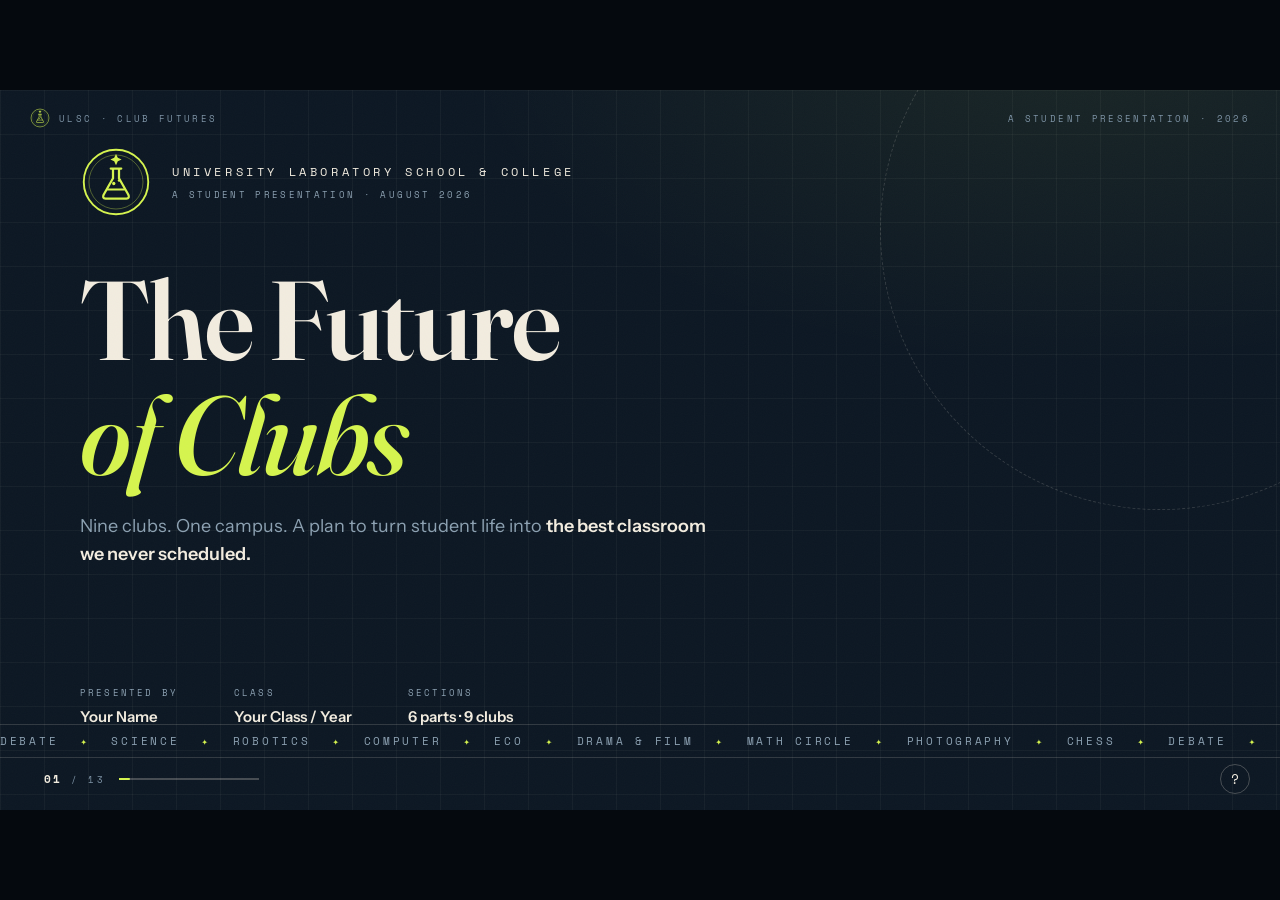
==== index.html @ 4a18d4c9 "Init Repo Init Repo including memorandum and first look" ====
<!DOCTYPE html>
<html lang="en">
<head>
<meta charset="UTF-8">
<meta name="viewport" content="width=device-width, initial-scale=1.0">
<title>The Future of Clubs — University Laboratory School & College</title>
<link rel="icon" href="data:image/svg+xml,<svg xmlns='http://www.w3.org/2000/svg' viewBox='0 0 100 100'><text y='.9em' font-size='90'>🧪</text></svg>">

<!--
  ═══════════════════════════════════════════════════════════════
  CLUB FUTURES — presentation engine v2
  HOW TO SCALE THIS DECK TO 50+ SLIDES:
  • A slide = <div class="slide-wrap"><section class="slide" data-theme="..."> ... </section></div>
  • Themes live in the THEMES block below. Copy one, rename, change values.
  • The logo is ONE svg <symbol id="ulsc-mark"> — replace its contents once
    and every occurrence updates (chrome, title, dividers, watermark, closing).
  • Club chapters: duplicate a DIVIDER slide block, change data-theme,
    number, name, tagline and stats.
  ═══════════════════════════════════════════════════════════════
-->

<link rel="preconnect" href="https://fonts.googleapis.com">
<link rel="preconnect" href="https://fonts.gstatic.com" crossorigin>
<link href="https://fonts.googleapis.com/css2?family=Fraunces:ital,opsz,wght@0,9..144,300..900;1,9..144,300..900&family=Instrument+Sans:wght@400;500;600;700&family=Space+Mono:wght@400;700&family=Syne:wght@700;800&display=swap" rel="stylesheet">

<style>
/* ════════════════ TOKENS ════════════════ */
:root{
  --ease:  cubic-bezier(.24,.62,.22,1);
  --easeO: cubic-bezier(.16,.66,.22,1);
  --dur: .55s;
  --mono:'Space Mono',ui-monospace,monospace;
  --body:'Instrument Sans',system-ui,sans-serif;
}

/* ════════════════ THEMES ════════════════
   Every slide reads these vars. Add new themes by copying a block. */
.slide,
.slide[data-theme="core"]{
  --t-bg:#0C1723; --t-fg:#F2ECDF; --t-acc:#D5F44E;
  --t-dim:#8CA1B2; --t-line:rgba(242,236,223,.16);
  --t-grid:rgba(242,236,223,.045); --t-glow:rgba(213,244,78,.07);
  --t-soft:rgba(242,236,223,.045);
  --t-disp:'Fraunces',Georgia,serif; --t-body:'Instrument Sans',system-ui,sans-serif;
}
.slide[data-theme="paper"]{
  --t-bg:#F2ECDF; --t-fg:#0D1824; --t-acc:#E4572E;
  --t-dim:rgba(13,24,36,.58); --t-line:rgba(13,24,36,.18);
  --t-grid:rgba(13,24,36,.055); --t-glow:rgba(228,87,46,.06);
  --t-soft:rgba(13,24,36,.05);
}
.slide[data-theme="debate"]{
  --t-bg:#2A1119; --t-fg:#F5E9D7; --t-acc:#E9B44C;
  --t-dim:#C0A396; --t-line:rgba(245,233,215,.2);
  --t-grid:rgba(245,233,215,.05); --t-glow:rgba(233,180,76,.1);
  --t-soft:rgba(245,233,215,.05);
  --t-disp:'Fraunces',Georgia,serif;
}
.slide[data-theme="robotics"]{
  --t-bg:#0A0F16; --t-fg:#E8F2F6; --t-acc:#52D6E8;
  --t-dim:#7C93A3; --t-line:rgba(232,242,246,.16);
  --t-grid:rgba(232,242,246,.05); --t-glow:rgba(82,214,232,.09);
  --t-soft:rgba(232,242,246,.05);
  --t-disp:'Syne',sans-serif;
}
[data-theme="robotics"] .disp em{font-style:normal}

/* ════════════════ BASE / STAGE ════════════════ */
*{margin:0;padding:0;box-sizing:border-box}
html,body{height:100%}
body{background:#05090E;overflow:hidden;font-family:var(--body)}
::selection{background:#D5F44E;color:#0C1723}

#stage{
  position:absolute;left:50%;top:50%;
  width:1280px;height:720px;
  transform:translate(-50%,-50%);
  background:#0C1723;overflow:hidden;
}

/* ════════════════ SLIDE ENGINE ════════════════ */
#deck{position:absolute;inset:0;transition:opacity .18s ease}
#deck.fading{opacity:0}
.slide-wrap{position:absolute;inset:0}
#deck.overview .slide-wrap{cursor:pointer}

.slide{
  position:absolute;inset:0;overflow:hidden;contain:content;
  background:var(--t-bg);color:var(--t-fg);font-family:var(--t-body);
  opacity:0;visibility:hidden;transform:scale(1.015);
  transition:opacity var(--dur) var(--ease),transform .7s var(--ease),visibility 0s linear .7s;
}
.slide.active{opacity:1;visibility:visible;transform:scale(1);
  transition:opacity var(--dur) var(--ease),transform .7s var(--ease)}
.slide.was{opacity:0;transform:scale(.993)}

/* themed graph-paper + glow, painted once, never animated */
.slide::before{
  content:"";position:absolute;inset:0;pointer-events:none;
  background-image:
    radial-gradient(880px 480px at 84% -8%,var(--t-glow),transparent 70%),
    linear-gradient(var(--t-grid) 1px,transparent 1px),
    linear-gradient(90deg,var(--t-grid) 1px,transparent 1px);
  background-size:auto,44px 44px,44px 44px;
}

.inner{position:relative;z-index:1;height:100%;padding:56px 80px 84px;display:flex;flex-direction:column}

/* entrance choreography (replays on every visit, frozen during exit) */
[data-a]{opacity:0;transform:translateY(20px)}
.slide.active [data-a]{animation:up .6s var(--easeO) both;animation-delay:calc(var(--d,0)*80ms + 120ms)}
.slide.was [data-a]{animation:none;opacity:1;transform:none}
@keyframes up{to{opacity:1;transform:none}}

.ln{display:block;overflow:hidden;padding-bottom:.06em}
.ln>span{display:block;transform:translateY(112%)}
.slide.active .ln>span{animation:lnup .8s var(--easeO) both;animation-delay:calc(var(--d,0)*130ms + 150ms)}
.slide.was .ln>span{animation:none;transform:none}
@keyframes lnup{to{transform:none}}

.bar i,.lane .tr i{transform:scaleX(0);transform-origin:left}
.slide.active .bar i{animation:grow .9s var(--easeO) both;animation-delay:calc(var(--d,0)*140ms + 350ms)}
.slide.active .lane .tr i{animation:grow .9s var(--easeO) both;animation-delay:calc(var(--d,0)*160ms + 300ms)}
.slide.was .bar i,.slide.was .lane .tr i{animation:none;transform:scaleX(1)}
@keyframes grow{to{transform:scaleX(1)}}

/* everything on hidden slides is paused — this is the perf fix */
.slide:not(.active):not(.was) *,
#deck.overview *{animation-play-state:paused!important}

/* ════════════════ COMPONENTS (all theme-aware) ════════════════ */
.headrow{display:flex;justify-content:space-between;align-items:baseline;margin-bottom:34px}
.eyebrow{font:400 11px/1 var(--mono);letter-spacing:.24em;text-transform:uppercase;color:var(--t-dim)}
.eyebrow b{color:var(--t-acc);font-weight:400}
.headrow .no{font:400 12px var(--mono);letter-spacing:.2em;color:var(--t-dim)}

.disp{font-family:var(--t-disp);font-weight:600;line-height:1.03;letter-spacing:-.015em}
.disp em{font-style:italic;font-weight:500;color:var(--t-acc)}
.lede{margin-top:20px;font-size:18px;line-height:1.55;color:var(--t-dim);max-width:640px}
.lede b{color:var(--t-fg);font-weight:600}
.foot{margin-top:auto;padding-top:18px;font:400 9.5px var(--mono);letter-spacing:.16em;color:var(--t-dim)}

.grid2{display:grid;grid-template-columns:1fr 1fr;gap:56px;align-items:start}

/* rows with hairlines — signals / asks / club plans */
.rows{border-top:1px solid var(--t-line)}
.rw{display:grid;grid-template-columns:64px 1fr;gap:18px;padding:16px 8px;border-bottom:1px solid var(--t-line);transition:background .3s,padding-left .3s}
.rw:hover{background:var(--t-soft);padding-left:18px}
.rw .k{font:400 12px/1.6 var(--mono);color:var(--t-acc)}
.rw h4{font-size:17px;font-weight:700;letter-spacing:.01em}
.rw p{font-size:13.5px;color:var(--t-dim);margin-top:4px;line-height:1.55}
.rw .dd{grid-column:2;font:400 10px var(--mono);letter-spacing:.18em;color:var(--t-dim);text-transform:uppercase;margin-top:-14px;text-align:right}

/* stats */
.stats{display:grid;grid-template-columns:1fr 1fr;gap:12px}
.stat{border:1px solid var(--t-line);padding:20px 22px;transition:border-color .3s,transform .3s var(--ease)}
.stat:hover{border-color:var(--t-acc);transform:translateY(-3px)}
.stat b{display:block;font-family:var(--t-disp);font-size:50px;font-weight:600;line-height:1}
.stat b i{font-style:normal;font-size:.55em;color:var(--t-acc)}
.stat span{display:block;margin-top:10px;font:400 9.5px var(--mono);letter-spacing:.2em;text-transform:uppercase;color:var(--t-dim)}

/* figure + gentle ken burns (transform only, active slide only) */
.fig{border:1px solid var(--t-line);overflow:hidden;background:var(--t-soft)}
.fig img{display:block;width:100%;height:322px;object-fit:cover;filter:saturate(.85)}
.slide.active .fig img{animation:kb 20s linear infinite alternate}
@keyframes kb{from{transform:scale(1)}to{transform:scale(1.07)}}
.fig figcaption{padding:9px 14px;border-top:1px solid var(--t-line);font:400 9px var(--mono);letter-spacing:.22em;color:var(--t-acc)}

/* cards */
.cards{display:grid;grid-template-columns:repeat(3,1fr);gap:16px}
.card{border:1px solid var(--t-line);background:var(--t-soft);display:flex;flex-direction:column;transition:transform .35s var(--ease),border-color .35s}
.card:hover{transform:translateY(-6px);border-color:var(--t-acc)}
.card .im{height:150px;overflow:hidden;background:var(--t-glow)}
.card img{display:block;width:100%;height:100%;object-fit:cover;filter:saturate(.85);transform:scale(1.02);transition:transform .8s var(--ease)}
.card:hover img{transform:scale(1.08)}
.card .bd{padding:18px 20px 20px}
.card .tag{font:400 9.5px var(--mono);letter-spacing:.2em;color:var(--t-acc)}
.card h4{font-family:var(--t-disp);font-size:23px;font-weight:600;margin:9px 0 6px}
.card p{font-size:13px;color:var(--t-dim);line-height:1.55}

/* season rows */
.srow{display:grid;grid-template-columns:120px 1fr 240px;gap:24px;align-items:center;padding:18px 8px;border-bottom:1px solid var(--t-line);transition:background .3s}
.srow:hover{background:var(--t-soft)}
.srow .mo{font:400 12px var(--mono);letter-spacing:.2em;color:var(--t-acc)}
.srow .ev{font-family:var(--t-disp);font-size:24px;font-weight:600}
.srow .ev small{display:block;font-family:var(--body);font-weight:400;font-size:12.5px;color:var(--t-dim);margin-top:4px}
.bar{height:4px;background:var(--t-line);overflow:hidden}
.bar i{display:block;height:100%;background:var(--t-acc)}

/* roadmap lanes */
.lanes{display:flex;flex-direction:column;gap:20px;justify-content:center;flex:1}
.lane{display:grid;grid-template-columns:130px 1fr;gap:20px;align-items:center}
.lane .q{font:400 11px var(--mono);letter-spacing:.18em;color:var(--t-acc)}
.lane .q small{display:block;margin-top:4px;letter-spacing:.1em;color:var(--t-dim)}
.lane .tr{height:46px;background:var(--t-soft);overflow:hidden;position:relative}
.lane .tr i{position:absolute;inset:0;background:var(--t-acc);color:var(--t-bg);display:flex;align-items:center;padding-left:16px;font-size:13px;font-weight:600}
.lane .tr i b{font:400 10px var(--mono);letter-spacing:.18em;margin-right:14px;opacity:.65}

/* nine-grid */
.nine{display:grid;grid-template-columns:repeat(3,1fr);gap:12px;flex:1;align-content:stretch}
.cell{border:1px solid var(--t-line);display:flex;flex-direction:column;justify-content:space-between;gap:14px;padding:16px 18px;transition:.3s}
.cell:hover{border-color:var(--t-acc);background:var(--t-soft)}
.cell .ic{width:42px;height:42px;border:1px solid var(--t-line);border-radius:50%;display:grid;place-items:center;font:700 11px var(--mono);color:var(--t-acc)}
.cell h4{font-family:var(--t-disp);font-size:19px;font-weight:600}
.cell span{font:400 9px var(--mono);letter-spacing:.2em;color:var(--t-dim);text-transform:uppercase}

/* club divider */
.club{flex:1;display:flex;flex-direction:column;justify-content:center;position:relative}
.cname{font-family:var(--t-disp);font-weight:700;font-size:108px;line-height:.98;letter-spacing:-.02em}
.ctag{margin-top:20px;font-size:19px;line-height:1.5;color:var(--t-dim);max-width:580px}
.cmeta{display:flex;gap:56px;margin-top:46px;border-top:1px solid var(--t-line);padding-top:20px}
.cmeta span{display:block;font:400 9px var(--mono);letter-spacing:.24em;color:var(--t-dim);margin-bottom:7px}
.cmeta b{font-family:var(--t-disp);font-size:27px;font-weight:600}
.wmark{position:absolute;right:64px;bottom:48px;width:190px;height:190px;opacity:.1;color:var(--t-fg)}

.pull{border:1px solid var(--t-line);padding:28px;background:var(--t-soft);align-self:start}
.pull p{font-family:var(--t-disp);font-style:italic;font-size:26px;line-height:1.4}
.pull span{display:block;margin-top:16px;font:400 9.5px var(--mono);letter-spacing:.2em;color:var(--t-dim)}

/* title slide */
.brandrow{display:flex;align-items:center;gap:20px}
.brandrow .logo{width:72px;height:72px;color:var(--t-acc);flex:none}
.brandrow .bw{display:block;font:400 12px var(--mono);letter-spacing:.3em}
.brandrow .bs{display:block;margin-top:8px;font:400 9px var(--mono);letter-spacing:.26em;color:var(--t-dim)}
.s-title h1{font-size:112px;margin-top:44px}
.meta3{margin-top:auto;display:grid;grid-template-columns:repeat(3,auto);gap:56px;justify-content:start}
.meta3 span{display:block;font:400 9px var(--mono);letter-spacing:.24em;color:var(--t-dim);margin-bottom:7px}
.meta3 b{font-weight:600;font-size:15px}
.tick{position:absolute;left:0;right:0;bottom:52px;height:34px;border-top:1px solid var(--t-line);border-bottom:1px solid var(--t-line);overflow:hidden;display:flex;align-items:center;z-index:1}
.tick-in{display:flex;white-space:nowrap;font:400 10.5px var(--mono);letter-spacing:.26em;color:var(--t-dim);animation:tick 34s linear infinite}
.tick-in b{color:var(--t-acc);font-weight:400;margin:0 22px}
@keyframes tick{to{transform:translateX(-50%)}}
.ring{position:absolute;width:560px;height:560px;right:-160px;top:-140px;border:1px dashed var(--t-line);border-radius:50%;animation:spin 80s linear infinite;pointer-events:none}
@keyframes spin{to{transform:rotate(360deg)}}

/* closing */
.s-close .inner{align-items:flex-start;justify-content:center}
.s-close .logo{width:96px;height:96px;color:var(--t-acc)}
.s-close h2{font-size:96px;margin-top:34px}
.s-close .sub{margin-top:22px;font-size:19px;color:var(--t-dim)}
.s-close .sign{margin-top:52px;font:400 10.5px var(--mono);letter-spacing:.24em;color:var(--t-dim)}

/* ════════════════ CHROME (hideable UI) ════════════════ */
.chrome{
  --ch-fg:#F2ECDF;--ch-dim:#7E94A6;--ch-line:rgba(242,236,223,.25);--ch-acc:#D5F44E;
  position:absolute;inset:0;z-index:20;pointer-events:none;
  font-family:var(--mono);color:var(--ch-fg);
  transition:opacity .4s var(--ease),color .5s;
}
.stage[data-theme="paper"]    .chrome{--ch-fg:#0D1824;--ch-dim:rgba(13,24,36,.5);--ch-line:rgba(13,24,36,.28);--ch-acc:#E4572E}
.stage[data-theme="debate"]   .chrome{--ch-acc:#E9B44C}
.stage[data-theme="robotics"] .chrome{--ch-acc:#52D6E8}
.stage.zen .chrome{opacity:0;pointer-events:none!important}

.c-top{position:absolute;top:18px;left:30px;right:30px;display:flex;justify-content:space-between;align-items:center}
.brand{display:flex;align-items:center;gap:9px;font-size:9px;letter-spacing:.26em;color:var(--ch-dim)}
.brand .logo{width:20px;height:20px;color:var(--ch-acc);transition:color .5s}
.c-right{font-size:9px;letter-spacing:.26em;color:var(--ch-dim)}

.c-bot{position:absolute;left:30px;right:30px;bottom:16px;display:flex;justify-content:space-between;align-items:center}
.count{font-size:11px;letter-spacing:.22em;display:flex;align-items:center;gap:14px}
.count small{color:var(--ch-dim)}
.prog{width:140px;height:2px;background:var(--ch-line);overflow:hidden;transition:background .5s}
.prog i{display:block;height:100%;background:var(--ch-acc);transform:scaleX(0);transform-origin:left;transition:transform .6s var(--ease),background .5s}
#help{pointer-events:auto;width:30px;height:30px;border-radius:50%;border:1px solid var(--ch-line);background:transparent;color:var(--ch-fg);font:400 13px var(--mono);cursor:pointer;transition:.3s}
#help:hover{border-color:var(--ch-acc);color:var(--ch-acc);transform:translateY(-2px)}

/* shortcuts panel */
.panel{
  position:absolute;right:30px;bottom:58px;width:330px;pointer-events:none;
  background:#0B141F;border:1px solid rgba(242,236,223,.18);color:#F2ECDF;
  padding:16px 18px 12px;opacity:0;transform:translateY(10px);
  transition:opacity .3s var(--ease),transform .3s var(--ease);
  box-shadow:0 24px 60px rgba(0,0,0,.5);
}
.panel.on{opacity:1;transform:none;pointer-events:auto}
.panel-h{display:flex;justify-content:space-between;align-items:center;font-size:9.5px;letter-spacing:.26em;color:#8CA1B2;padding-bottom:10px;border-bottom:1px solid rgba(242,236,223,.12)}
.panel-h button{background:none;border:none;color:#F2ECDF;font:400 15px var(--mono);cursor:pointer}
.panel-h button:hover{color:#D5F44E}
.krow{display:grid;grid-template-columns:86px 1fr;gap:12px;align-items:center;padding:7.5px 0;border-bottom:1px solid rgba(242,236,223,.07);font-family:var(--body)}
.krow:last-child{border:none}
.krow kbd{font:400 10px var(--mono);letter-spacing:.08em;border:1px solid rgba(242,236,223,.25);padding:3px 7px;text-align:center;color:#D5F44E}
.krow span{font-size:12px;color:rgba(242,236,223,.75);line-height:1.4}

/* blackout + grain */
#black{position:absolute;inset:0;background:#04070B;z-index:40;opacity:0;visibility:hidden;transition:.35s}
#black.on{opacity:1;visibility:visible}
.grain{position:absolute;inset:0;z-index:30;pointer-events:none;opacity:.04;
  background-image:url("data:image/svg+xml,%3Csvg xmlns='http://www.w3.org/2000/svg' width='140' height='140'%3E%3Cfilter id='n'%3E%3CfeTurbulence type='fractalNoise' baseFrequency='0.9' numOctaves='2'/%3E%3C/filter%3E%3Crect width='140' height='140' filter='url(%23n)' opacity='0.6'/%3E%3C/svg%3E")}

/* ════════════════ OVERVIEW ════════════════ */
#deck.overview{display:grid;grid-template-columns:repeat(5,1fr);gap:26px 16px;padding:56px 44px 60px;overflow:auto;align-content:start}
#deck.overview .slide-wrap{position:relative;width:calc(1280px*var(--os));height:calc(720px*var(--os));outline:1px solid rgba(242,236,223,.16);transition:outline-color .25s,translate .25s var(--ease)}
#deck.overview .slide-wrap:hover{outline:2px solid #D5F44E;translate:0 -4px}
#deck.overview .slide-wrap.cur{outline:2px solid #D5F44E}
#deck.overview .slide-wrap::after{content:attr(data-n);position:absolute;left:0;bottom:-19px;font:400 9px var(--mono);letter-spacing:.22em;color:#7E94A6}
#deck.overview .slide{opacity:1!important;visibility:visible!important;transform:scale(var(--os))!important;transform-origin:0 0;transition:none;pointer-events:none}
#deck.overview [data-a],#deck.overview .ln>span{animation:none!important;opacity:1!important;transform:none!important}
#deck.overview::-webkit-scrollbar{width:5px}
#deck.overview::-webkit-scrollbar-thumb{background:rgba(242,236,223,.25)}

.logo{color:inherit}

@media (prefers-reduced-motion: reduce){
  *,*::before,*::after{animation-duration:.001ms!important;animation-iteration-count:1!important;transition-duration:.001ms!important}
}
</style>
</head>
<body>

<!-- ═══ THE LOGO — replace this symbol's contents once with your real logo ═══ -->
<svg width="0" height="0" style="position:absolute" aria-hidden="true">
  <symbol id="ulsc-mark" viewBox="0 0 96 96">
    <circle cx="48" cy="48" r="43" fill="none" stroke="currentColor" stroke-width="2.5"/>
    <circle cx="48" cy="48" r="36" fill="none" stroke="currentColor" stroke-width="1" opacity=".45"/>
    <path d="M48 10.5 l2.4 5.1 5.1 2.4 -5.1 2.4 -2.4 5.1 -2.4 -5.1 -5.1 -2.4 5.1 -2.4 z" fill="currentColor"/>
    <path d="M41 30 h14 M44 30 v13 L31.5 65 q-2.2 5 2.6 5 h27.8 q4.8 0 2.6 -5 L52 43 V30"
          fill="none" stroke="currentColor" stroke-width="3" stroke-linecap="round" stroke-linejoin="round"/>
    <path d="M37 58 h22" stroke="currentColor" stroke-width="2.5" stroke-linecap="round"/>
    <circle cx="45" cy="50" r="2.2" fill="currentColor"/>
    <circle cx="52" cy="46" r="1.6" fill="currentColor"/>
  </symbol>
</svg>

<div id="stage" data-theme="core">
  <div id="deck">

    <!-- ══════════ 01 · TITLE ══════════ -->
    <div class="slide-wrap"><section class="slide s-title active" data-theme="core">
      <div class="ring"></div>
      <div class="inner">
        <div class="brandrow" data-a style="--d:0">
          <svg class="logo"><use href="#ulsc-mark"/></svg>
          <div>
            <span class="bw">UNIVERSITY LABORATORY SCHOOL &amp; COLLEGE</span>
            <span class="bs">A STUDENT PRESENTATION · AUGUST 2026</span>
          </div>
        </div>
        <h1 class="disp" data-a style="--d:1">The Future<br><em data-scramble>of Clubs</em></h1>
        <p class="lede" data-a style="--d:2">Nine clubs. One campus. A plan to turn student life into <b>the best classroom we never scheduled.</b></p>
        <div class="meta3" data-a style="--d:3">
          <div><span>PRESENTED BY</span><b>Your Name</b></div>   <!-- EDIT -->
          <div><span>CLASS</span><b>Your Class / Year</b></div>   <!-- EDIT -->
          <div><span>SECTIONS</span><b>6 parts · 9 clubs</b></div>
        </div>
      </div>
      <div class="tick"><div class="tick-in">
        <span>DEBATE<b>✦</b>SCIENCE<b>✦</b>ROBOTICS<b>✦</b>COMPUTER<b>✦</b>ECO<b>✦</b>DRAMA &amp; FILM<b>✦</b>MATH CIRCLE<b>✦</b>PHOTOGRAPHY<b>✦</b>CHESS<b>✦</b></span>
        <span>DEBATE<b>✦</b>SCIENCE<b>✦</b>ROBOTICS<b>✦</b>COMPUTER<b>✦</b>ECO<b>✦</b>DRAMA &amp; FILM<b>✦</b>MATH CIRCLE<b>✦</b>PHOTOGRAPHY<b>✦</b>CHESS<b>✦</b></span>
      </div></div>
    </section></div>

    <!-- ══════════ 02 · INDEX ══════════ -->
    <div class="slide-wrap"><section class="slide" data-theme="paper">
      <div class="inner">
        <div class="headrow"><p class="eyebrow" data-a style="--d:0"><b>Index</b> — the route ahead</p><span class="no" data-a style="--d:0">02</span></div>
        <h2 class="disp" data-a style="--d:1" style="font-size:66px">Six stops,<br>then <em>nine clubs.</em></h2>
        <div class="grid2" style="margin-top:36px;grid-template-columns:1fr 1.4fr;flex:1">
          <p class="lede" data-a style="--d:2" style="margin-top:0">Not a wish list — a working plan. Every part ends with something we can actually do next term.</p>
          <div class="rows">
            <div class="rw" data-a style="--d:2"><span class="k">01</span><div><h4>Where we stand</h4></div></div>
            <div class="rw" data-a style="--d:3"><span class="k">02</span><div><h4>What's changing</h4></div></div>
            <div class="rw" data-a style="--d:4"><span class="k">03</span><div><h4>The nine clubs</h4><p>A chapter for each — where they are, where they go.</p></div></div>
            <div class="rw" data-a style="--d:5"><span class="k">04</span><div><h4>Proposals</h4><p>Fusion clubs · seasons &amp; showcases.</p></div></div>
            <div class="rw" data-a style="--d:6"><span class="k">05</span><div><h4>The roadmap</h4></div></div>
            <div class="rw" data-a style="--d:7"><span class="k">06</span><div><h4>The ask</h4></div></div>
          </div>
        </div>
      </div>
    </section></div>

    <!-- ══════════ 03 · WHERE WE STAND ══════════ -->
    <div class="slide-wrap"><section class="slide" data-theme="core">
      <div class="inner">
        <div class="headrow"><p class="eyebrow" data-a style="--d:0"><b>01</b> · Where we stand</p><span class="no" data-a style="--d:0">03</span></div>
        <h2 class="disp" data-a style="--d:1" style="font-size:60px">A living campus, <em>already in motion.</em></h2>
        <div class="grid2" style="margin-top:36px;flex:1">
          <div class="stats">
            <div class="stat" data-a style="--d:2"><b><span data-count="18">0</span></b><span>Active clubs &amp; societies</span></div>
            <div class="stat" data-a style="--d:3"><b><span data-count="640" data-suffix="+">0</span></b><span>Students involved</span></div>
            <div class="stat" data-a style="--d:4"><b><span data-count="45" data-suffix="+">0</span></b><span>Events hosted last year</span></div>
            <div class="stat" data-a style="--d:5"><b><span data-count="12">0</span></b><span>External trophies &amp; honors</span></div>
          </div>
          <figure class="fig" data-a style="--d:4">
            <img src="https://picsum.photos/seed/ulsc-campus-life/700/460" alt="Campus life" decoding="async">
            <figcaption>FIG. 01 — OUR CAMPUS, OUR FIRST LAB</figcaption>
          </figure>
        </div>
        <p class="foot" data-a style="--d:6">* FIGURES ARE ESTIMATES — REPLACE WITH REAL RECORDS BEFORE PRESENTING</p>
      </div>
    </section></div>

    <!-- ══════════ 04 · WHAT'S CHANGING ══════════ -->
    <div class="slide-wrap"><section class="slide" data-theme="paper">
      <div class="inner">
        <div class="headrow"><p class="eyebrow" data-a style="--d:0"><b>02</b> · What's changing</p><span class="no" data-a style="--d:0">04</span></div>
        <div class="grid2" style="flex:1;align-items:center">
          <h2 class="disp" style="font-size:76px">
            <span class="ln" style="--d:1"><span>Students</span></span>
            <span class="ln" style="--d:2"><span><em>changed.</em></span></span>
            <span class="ln" style="--d:3"><span>Clubs didn't.</span></span>
          </h2>
          <div class="rows">
            <div class="rw" data-a style="--d:3"><span class="k">Δ01</span><div><h4>Attention is digital</h4><p>Students live in feeds; clubs still announce on noticeboards.</p></div></div>
            <div class="rw" data-a style="--d:4"><span class="k">Δ02</span><div><h4>Interests are blended</h4><p>Coders paint. Poets build robots. Categories feel outdated.</p></div></div>
            <div class="rw" data-a style="--d:5"><span class="k">Δ03</span><div><h4>Learning is project-first</h4><p>Students join missions, not meetings.</p></div></div>
            <div class="rw" data-a style="--d:6"><span class="k">Δ04</span><div><h4>Community has competition</h4><p>Online spaces are open 24/7. Clubs get one hour a week.</p></div></div>
          </div>
        </div>
      </div>
    </section></div>

    <!-- ══════════ 05 · THE NINE ══════════ -->
    <div class="slide-wrap"><section class="slide" data-theme="core">
      <div class="inner">
        <div class="headrow"><p class="eyebrow" data-a style="--d:0"><b>03</b> · The nine</p><span class="no" data-a style="--d:0">05</span></div>
        <h2 class="disp" data-a style="--d:1" style="font-size:60px">Nine clubs. <em>One campus.</em></h2>
        <p class="lede" data-a style="--d:2">From here, each club gets its own chapter — its own colors, its own story, its own plan.</p>
        <div class="nine" style="margin-top:28px">
          <div class="cell" data-a style="--d:2"><span class="ic">DB</span><div><h4>Debate</h4><span>Chapter 01</span></div></div>
          <div class="cell" data-a style="--d:3"><span class="ic">SC</span><div><h4>Science</h4><span>Chapter 02</span></div></div>
          <div class="cell" data-a style="--d:3"><span class="ic">RB</span><div><h4>Robotics</h4><span>Chapter 03</span></div></div>
          <div class="cell" data-a style="--d:4"><span class="ic">CP</span><div><h4>Computer</h4><span>Chapter 04</span></div></div>
          <div class="cell" data-a style="--d:4"><span class="ic">EC</span><div><h4>Eco Club</h4><span>Chapter 05</span></div></div>
          <div class="cell" data-a style="--d:5"><span class="ic">DF</span><div><h4>Drama &amp; Film</h4><span>Chapter 06</span></div></div>
          <div class="cell" data-a style="--d:5"><span class="ic">MC</span><div><h4>Math Circle</h4><span>Chapter 07</span></div></div>
          <div class="cell" data-a style="--d:6"><span class="ic">PH</span><div><h4>Photography</h4><span>Chapter 08</span></div></div>
          <div class="cell" data-a style="--d:6"><span class="ic">CH</span><div><h4>Chess</h4><span>Chapter 09</span></div></div>
        </div>
      </div>
    </section></div>

    <!-- ══════════ 06 · CLUB DIVIDER TEMPLATE — DEBATE ══════════
         To add a club: duplicate this slide-wrap, change data-theme,
         CLUB n / 09, the name, tagline and the three stats. -->
    <div class="slide-wrap"><section class="slide" data-theme="debate">
      <div class="inner">
        <div class="headrow"><p class="eyebrow" data-a style="--d:0"><b>Club 01 / 09</b> · chapter one</p><span class="no" data-a style="--d:0">06</span></div>
        <div class="club">
          <h2 class="cname" data-a style="--d:1">Debate</h2>
          <p class="ctag" data-a style="--d:2">Where every argument begins — and where every future leader learns to lose gracefully.</p>
          <div class="cmeta" data-a style="--d:3">
            <div><span>MEMBERS</span><b>120+</b></div>   <!-- EDIT stats -->
            <div><span>ROUNDS WON</span><b>340</b></div>
            <div><span>TROPHIES</span><b>12</b></div>
          </div>
          <svg class="wmark"><use href="#ulsc-mark"/></svg>
        </div>
      </div>
    </section></div>

    <!-- ══════════ 07 · CLUB DETAIL — DEBATE ══════════ -->
    <div class="slide-wrap"><section class="slide" data-theme="debate">
      <div class="inner">
        <div class="headrow"><p class="eyebrow" data-a style="--d:0"><b>Club 01</b> · the next chapter</p><span class="no" data-a style="--d:0">07</span></div>
        <h2 class="disp" data-a style="--d:1" style="font-size:58px">Sharpening <em>the sword.</em></h2>
        <div class="grid2" style="margin-top:32px;flex:1;grid-template-columns:1.35fr 1fr">
          <div class="rows">
            <div class="rw" data-a style="--d:2"><span class="k">A.</span><div><h4>Junior academy</h4><p>Class 6–8 training ladder, so talent is grown — not discovered by accident.</p></div></div>
            <div class="rw" data-a style="--d:3"><span class="k">B.</span><div><h4>Host the circuit</h4><p>Invite other schools to our campus. Home advantage, twice a year.</p></div></div>
            <div class="rw" data-a style="--d:4"><span class="k">C.</span><div><h4>The archive</h4><p>Every final round recorded and published. History that trains the next team.</p></div></div>
          </div>
          <div class="pull" data-a style="--d:4">
            <p>"The best argument we ever won started as our weakest one."</p>
            <span>— DEBATE CLUB MOTTO</span>
          </div>
        </div>
      </div>
    </section></div>

    <!-- ══════════ 08 · CLUB DIVIDER — ROBOTICS (different theme + font) ══════════ -->
    <div class="slide-wrap"><section class="slide" data-theme="robotics">
      <div class="inner">
        <div class="headrow"><p class="eyebrow" data-a style="--d:0"><b>Club 03 / 09</b> · chapter three</p><span class="no" data-a style="--d:0">08</span></div>
        <div class="club">
          <h2 class="cname" data-a style="--d:1" data-scramble>Robotics</h2>
          <p class="ctag" data-a style="--d:2">We build the things that move — and the people who will move what comes next.</p>
          <div class="cmeta" data-a style="--d:3">
            <div><span>MEMBERS</span><b>84</b></div>
            <div><span>PROJECTS</span><b>31</b></div>
            <div><span>AWARDS</span><b>09</b></div>
          </div>
          <svg class="wmark"><use href="#ulsc-mark"/></svg>
        </div>
      </div>
    </section></div>

    <!-- ══════════ 09 · PROPOSAL: FUSION ══════════ -->
    <div class="slide-wrap"><section class="slide" data-theme="core">
      <div class="inner">
        <div class="headrow"><p class="eyebrow" data-a style="--d:0"><b>04</b> · Proposal one</p><span class="no" data-a style="--d:0">09</span></div>
        <h2 class="disp" data-a style="--d:1" style="font-size:60px"><em>Fusion</em> clubs</h2>
        <p class="lede" data-a style="--d:2">Pair two societies for one term and get a brand-new discipline. No new budget — just permission to collide.</p>
        <div class="cards" style="margin-top:30px;flex:1">
          <div class="card" data-a style="--d:3">
            <div class="im"><img src="https://picsum.photos/seed/ulsc-fusion-machines/640/400" alt="" decoding="async"></div>
            <div class="bd"><span class="tag">ROBOTICS × ART</span><h4>Creative Machines</h4><p>Kinetic sculptures and stage props — machines that perform, not just compute.</p></div>
          </div>
          <div class="card" data-a style="--d:4">
            <div class="im"><img src="https://picsum.photos/seed/ulsc-fusion-forum/640/400" alt="" decoding="async"></div>
            <div class="bd"><span class="tag">DEBATE × SCIENCE</span><h4>The Ethics Forum</h4><p>Debating the questions technology can't answer on its own.</p></div>
          </div>
          <div class="card" data-a style="--d:5">
            <div class="im"><img src="https://picsum.photos/seed/ulsc-fusion-lens/640/400" alt="" decoding="async"></div>
            <div class="bd"><span class="tag">ECO × PHOTOGRAPHY</span><h4>Climate Lens</h4><p>A year of documenting our city, ending in a public exhibition.</p></div>
          </div>
        </div>
      </div>
    </section></div>

    <!-- ══════════ 10 · PROPOSAL: SEASONS ══════════ -->
    <div class="slide-wrap"><section class="slide" data-theme="paper">
      <div class="inner">
        <div class="headrow"><p class="eyebrow" data-a style="--d:0"><b>04</b> · Proposal two</p><span class="no" data-a style="--d:0">10</span></div>
        <h2 class="disp" data-a style="--d:1" style="font-size:60px"><em>Seasons</em> &amp; showcases</h2>
        <div style="margin-top:34px;border-top:1px solid var(--t-line);flex:1;align-content:center;display:flex;flex-direction:column;justify-content:center">
          <div class="srow" data-a style="--d:2"><span class="mo">OCT →</span><span class="ev">Winter League<small>Tournaments, quizzes and weekly fixtures across every club</small></span><span class="bar"><i style="--d:0"></i></span></div>
          <div class="srow" data-a style="--d:3"><span class="mo">FEB →</span><span class="ev">Spring Showcase<small>Exhibitions, performances and live demos — parents invited</small></span><span class="bar"><i style="--d:1"></i></span></div>
          <div class="srow" data-a style="--d:4"><span class="mo">APR →</span><span class="ev">Lab Fest<small>One week. Every club. One stage. The whole school shows up.</small></span><span class="bar"><i style="--d:2"></i></span></div>
        </div>
      </div>
    </section></div>

    <!-- ══════════ 11 · ROADMAP ══════════ -->
    <div class="slide-wrap"><section class="slide" data-theme="core">
      <div class="inner">
        <div class="headrow"><p class="eyebrow" data-a style="--d:0"><b>05</b> · The roadmap</p><span class="no" data-a style="--d:0">11</span></div>
        <h2 class="disp" data-a style="--d:1" style="font-size:60px">Twelve months, <em>four moves.</em></h2>
        <div class="lanes">
          <div class="lane" data-a style="--d:2"><span class="q">Q1<small>SEP–NOV</small></span><span class="tr"><i style="--d:0"><b>M1</b>Charters signed · club fair · portal v1</i></span></div>
          <div class="lane" data-a style="--d:3"><span class="q">Q2<small>DEC–FEB</small></span><span class="tr"><i style="--d:1"><b>M2</b>Winter League begins · first micro-grants</i></span></div>
          <div class="lane" data-a style="--d:4"><span class="q">Q3<small>MAR–MAY</small></span><span class="tr"><i style="--d:2"><b>M3</b>Spring Showcase · badges go live</i></span></div>
          <div class="lane" data-a style="--d:5"><span class="q">Q4<small>JUN–AUG</small></span><span class="tr"><i style="--d:3"><b>M4</b>Lab Fest · year-one review</i></span></div>
        </div>
      </div>
    </section></div>

    <!-- ══════════ 12 · THE ASK ══════════ -->
    <div class="slide-wrap"><section class="slide" data-theme="paper">
      <div class="inner">
        <div class="headrow"><p class="eyebrow" data-a style="--d:0"><b>06</b> · The ask</p><span class="no" data-a style="--d:0">12</span></div>
        <h2 class="disp" data-a style="--d:1" style="font-size:66px">Four things.<br><em>That's all it takes.</em></h2>
        <div class="rows" style="margin-top:34px">
          <div class="rw" data-a style="--d:2"><span class="k">A.</span><div><h4>A room</h4><p>One shared club room, open after hours.</p></div></div>
          <div class="rw" data-a style="--d:3"><span class="k">B.</span><div><h4>A budget</h4><p>A small annual fund, managed transparently by students.</p></div></div>
          <div class="rw" data-a style="--d:4"><span class="k">C.</span><div><h4>An hour</h4><p>One weekly club period on the timetable.</p></div></div>
          <div class="rw" data-a style="--d:5"><span class="k">D.</span><div><h4>Trust</h4><p>Students to run it. Teachers to guide it.</p></div></div>
        </div>
      </div>
    </section></div>

    <!-- ══════════ 13 · CLOSING ══════════ -->
    <div class="slide-wrap"><section class="slide s-close" data-theme="core">
      <div class="ring"></div>
      <div class="inner">
        <svg class="logo" data-a style="--d:0"><use href="#ulsc-mark"/></svg>
        <h2 class="disp" data-a style="--d:1" data-scramble>Thank you.</h2>
        <p class="sub" data-a style="--d:2">Questions welcome — let's build this together.</p>
        <p class="sign" data-a style="--d:3">YOUR NAME · UNIVERSITY LABORATORY SCHOOL &amp; COLLEGE · AUGUST 2026</p>
      </div>
    </section></div>

  </div>

  <!-- ═══ hideable chrome ═══ -->
  <div class="chrome">
    <div class="c-top">
      <div class="brand"><svg class="logo"><use href="#ulsc-mark"/></svg>ULSC · CLUB FUTURES</div>
      <div class="c-right">A STUDENT PRESENTATION · 2026</div>
    </div>
    <div class="c-bot">
      <div class="count"><span id="segs"></span><span><b id="cur">01</b><small> / <span id="tot">13</span></small></span><span class="prog"><i id="prog"></i></span></div>
      <button id="help" title="Shortcuts ( ? )">?</button>
    </div>
    <div class="panel" id="panel" role="dialog" aria-label="Keyboard shortcuts">
      <div class="panel-h">CONTROLS <button id="pclose" title="Close">×</button></div>
      <div class="krow"><kbd>→ / SPACE</kbd><span>Next slide</span></div>
      <div class="krow"><kbd>←</kbd><span>Previous slide</span></div>
      <div class="krow"><kbd>HOME / END</kbd><span>First / last slide</span></div>
      <div class="krow"><kbd>G</kbd><span>Overview — all slides, click to jump</span></div>
      <div class="krow"><kbd>F</kbd><span>Fullscreen</span></div>
      <div class="krow"><kbd>B</kbd><span>Blackout the screen</span></div>
      <div class="krow"><kbd>H</kbd><span>Focus mode — hide everything, slide only. Press H again to restore.</span></div>
      <div class="krow"><kbd>?</kbd><span>This panel</span></div>
      <div class="krow"><kbd>ESC</kbd><span>Close panels</span></div>
    </div>
  </div>

  <div class="grain"></div>
  <div id="black"></div>
</div>

<script>
(function(){
  const stage  = document.getElementById('stage');
  const deck   = document.getElementById('deck');
  const slides = [...document.querySelectorAll('.slide')];
  const wraps  = [...document.querySelectorAll('.slide-wrap')];
  const prog   = document.getElementById('prog');
  const curEl  = document.getElementById('cur');
  const panel  = document.getElementById('panel');
  const N = slides.length, RM = matchMedia('(prefers-reduced-motion: reduce)').matches;
  let cur = -1, lock = false, ovOpen = false;

  document.getElementById('tot').textContent = String(N).padStart(2,'0');
  wraps.forEach((w,i)=> w.dataset.n = String(i+1).padStart(2,'0'));

  /* fit 16:9 canvas to any screen */
  function fit(){
    const s = Math.min(innerWidth/1280, innerHeight/720);
    stage.style.transform = `translate(-50%,-50%) scale(${s})`;
  }
  addEventListener('resize', fit); fit();

  /* scramble-decode */
  function scramble(el){
    const txt = el.dataset.txt || (el.dataset.txt = el.textContent);
    if(RM){ el.textContent = txt; return; }
    const g = '#/\\+*<>01▌', t0 = performance.now(), dur = 950;
    cancelAnimationFrame(el._sc);
    (function tick(now){
      const p = Math.min(1,(now-t0)/dur), r = Math.floor(p*txt.length);
      let out = '';
      for(let k=0;k<txt.length;k++) out += (k<r||txt[k]===' ') ? txt[k] : g[(Math.random()*g.length)|0];
      el.textContent = out;
      el._sc = p<1 ? requestAnimationFrame(tick) : (el.textContent = txt, 0);
    })(t0);
  }
  /* count-up */
  function countUp(el){
    const t = parseFloat(el.dataset.count), s = el.dataset.suffix||'';
    if(RM){ el.textContent = t+s; return; }
    const t0 = performance.now(), dur = 1150;
    cancelAnimationFrame(el._cu);
    (function tick(now){
      const p = Math.min(1,(now-t0)/dur), e = 1-Math.pow(1-p,3);
      el.textContent = Math.round(t*e)+s;
      if(p<1) el._cu = requestAnimationFrame(tick);
    })(t0);
  }

  /* navigation — debounced, no mid-flight jank */
  function go(i){
    i = Math.max(0, Math.min(N-1, i));
    if(i===cur || lock) return;
    lock = true; setTimeout(()=>lock=false, 330);
    const old = cur>=0 ? slides[cur] : null;
    cur = i;
    if(old){
      old.classList.remove('active');
      old.classList.add('was');                    /* keeps content frozen during exit */
      clearTimeout(old._wt);
      old._wt = setTimeout(()=>old.classList.remove('was'), 700);
    }
    const s = slides[i];
    s.classList.remove('was');
    s.classList.add('active');
    stage.dataset.theme = s.dataset.theme || 'core'; /* chrome recolors with the theme */
    curEl.textContent = String(i+1).padStart(2,'0');
    prog.style.transform = `scaleX(${(i+1)/N})`;
    wraps.forEach((w,k)=>w.classList.toggle('cur', k===i));
    history.replaceState(null,'','#'+(i+1));
    s.querySelectorAll('[data-scramble]').forEach(scramble);
    s.querySelectorAll('[data-count]').forEach(countUp);
  }
  const next = ()=>go(cur+1), prev = ()=>go(cur-1);

  /* overview */
  function fadeSwap(fn){ deck.classList.add('fading'); setTimeout(()=>{ fn(); deck.classList.remove('fading'); },190); }
  function openOv(){
    if(ovOpen) return; ovOpen = true;
    const w = (1280-88-4*16)/5;                    /* 5 columns */
    deck.style.setProperty('--os', w/1280);
    fadeSwap(()=>deck.classList.add('overview'));
  }
  function closeOv(){ if(!ovOpen) return; ovOpen = false; fadeSwap(()=>deck.classList.remove('overview')); }
  wraps.forEach((w,i)=>w.addEventListener('click', ()=>{ if(!ovOpen) return; closeOv(); go(i); }));

  /* shortcuts panel */
  function setPanel(on){ panel.classList.toggle('on', on); }
  document.getElementById('help').onclick  = e=>{ e.stopPropagation(); setPanel(!panel.classList.contains('on')); };
  document.getElementById('pclose').onclick = ()=>setPanel(false);
  document.addEventListener('pointerdown', e=>{
    if(panel.classList.contains('on') && !panel.contains(e.target)) setPanel(false);
  });

  /* keys */
  addEventListener('keydown', e=>{
    const k = e.key;
    if(k==='ArrowRight'||k===' '||k==='PageDown'||k==='Enter'){ e.preventDefault(); if(ovOpen)closeOv(); next(); }
    else if(k==='ArrowLeft'||k==='PageUp'){ e.preventDefault(); if(ovOpen)closeOv(); prev(); }
    else if(k==='Home'){ go(0); }
    else if(k==='End'){ go(N-1); }
    else if(k==='g'||k==='G'){ ovOpen ? closeOv() : openOv(); }
    else if(k==='Escape'){ setPanel(false); closeOv(); }
    else if(k==='?'){ setPanel(!panel.classList.contains('on')); }
    else if(k==='h'||k==='H'){ setPanel(false); stage.classList.toggle('zen'); }
    else if(k==='b'||k==='B'){ document.getElementById('black').classList.toggle('on'); }
    else if(k==='f'||k==='F'){ document.fullscreenElement ? document.exitFullscreen() : document.documentElement.requestFullscreen(); }
  });
  document.getElementById('black').addEventListener('click', e=>e.target.classList.remove('on'));

  /* swipe */
  let tx = null;
  stage.addEventListener('touchstart', e=>{ tx = e.touches[0].clientX; }, {passive:true});
  stage.addEventListener('touchend', e=>{
    if(tx===null) return;
    const dx = e.changedTouches[0].clientX - tx;
    if(Math.abs(dx)>40){ if(ovOpen) closeOv(); dx<0 ? next() : prev(); }
    tx = null;
  }, {passive:true});

  /* init */
  const h = parseInt(location.hash.slice(1));
  go(h>=1 && h<=N ? h-1 : 0);
})();
</script>
</body>
</html>
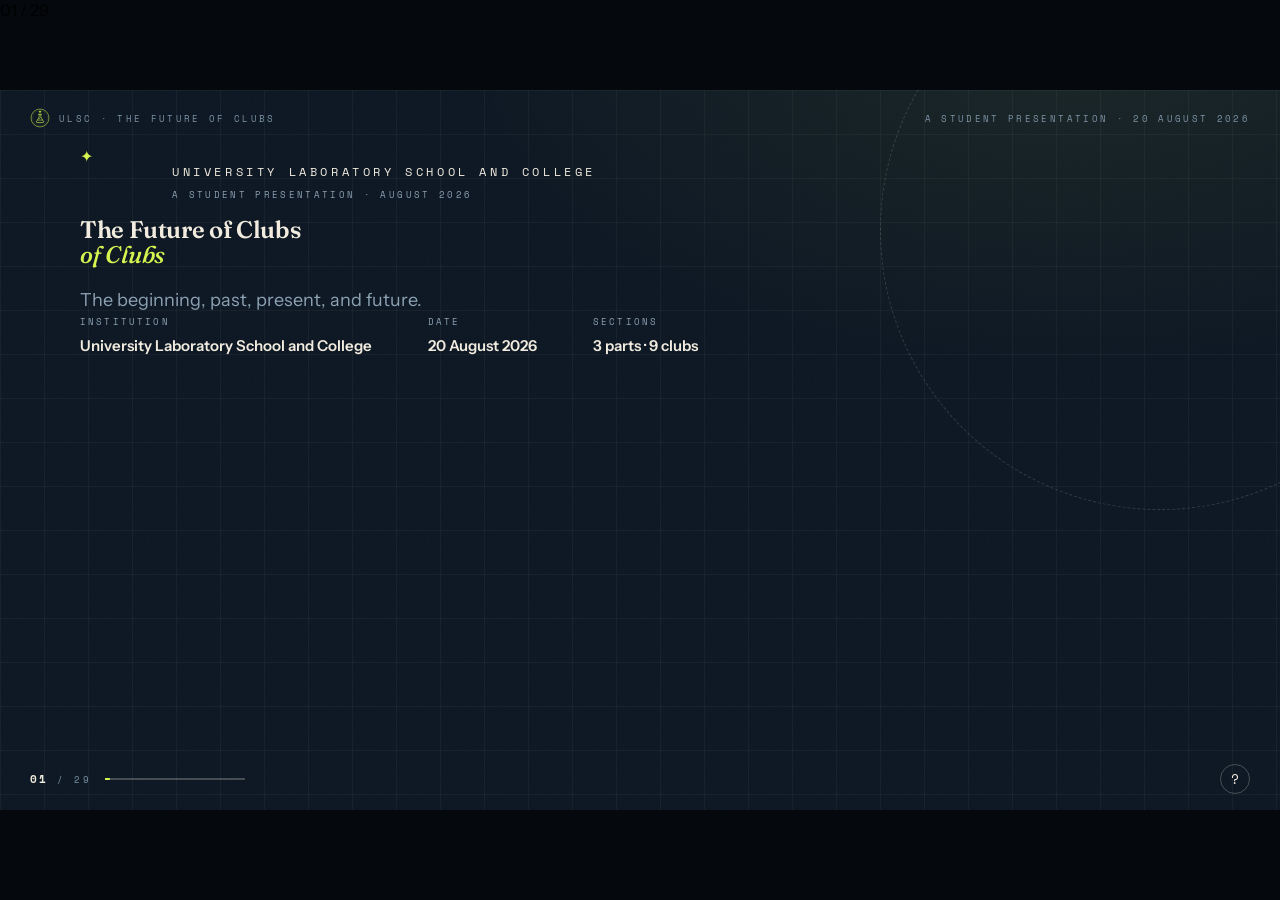
==== commit c608d7b0: "Added Finalized ICT Club and Debate Club Design Added Finalized Slides for Debate Club and ICT Club" ====
--- a/index.html
+++ b/index.html
@@ -1,719 +1,94 @@
 <!DOCTYPE html>
 <html lang="en">
 <head>
-<meta charset="UTF-8">
-<meta name="viewport" content="width=device-width, initial-scale=1.0">
-<title>The Future of Clubs — University Laboratory School & College</title>
-<link rel="icon" href="data:image/svg+xml,<svg xmlns='http://www.w3.org/2000/svg' viewBox='0 0 100 100'><text y='.9em' font-size='90'>🧪</text></svg>">
+  <meta charset="UTF-8" />
+  <meta name="viewport" content="width=device-width, initial-scale=1.0" />
+  <title>The Future of Clubs · University Laboratory School and College</title>
+  <meta
+    name="description"
+    content="The Future of Clubs — a custom, data-driven HTML/CSS/JS slide deck. Doc ref ULSC/UCA/2026-08. Presentation date: 20 August 2026."
+  />
 
-<!--
-  ═══════════════════════════════════════════════════════════════
-  CLUB FUTURES — presentation engine v2
-  HOW TO SCALE THIS DECK TO 50+ SLIDES:
-  • A slide = <div class="slide-wrap"><section class="slide" data-theme="..."> ... </section></div>
-  • Themes live in the THEMES block below. Copy one, rename, change values.
-  • The logo is ONE svg <symbol id="ulsc-mark"> — replace its contents once
-    and every occurrence updates (chrome, title, dividers, watermark, closing).
-  • Club chapters: duplicate a DIVIDER slide block, change data-theme,
-    number, name, tagline and stats.
-  ═══════════════════════════════════════════════════════════════
--->
+  <!-- ============================================================
+       The Future of Clubs · ULSC/UCA/2026-08
+       No frameworks. No npm. No build step.
+       ============================================================ -->
 
-<link rel="preconnect" href="https://fonts.googleapis.com">
-<link rel="preconnect" href="https://fonts.gstatic.com" crossorigin>
-<link href="https://fonts.googleapis.com/css2?family=Fraunces:ital,opsz,wght@0,9..144,300..900;1,9..144,300..900&family=Instrument+Sans:wght@400;500;600;700&family=Space+Mono:wght@400;700&family=Syne:wght@700;800&display=swap" rel="stylesheet">
+  <!-- Fonts -->
+  <link rel="preconnect" href="https://fonts.googleapis.com" />
+  <link rel="preconnect" href="https://fonts.gstatic.com" crossorigin />
+  <link
+    href="https://fonts.googleapis.com/css2?family=Fraunces:ital,opsz,wght@0,9..144,300..900;1,9..144,300..900&family=Instrument+Sans:wght@400;500;600;700&family=Space+Mono:wght@400;700&display=swap"
+    rel="stylesheet"
+  />
 
-<style>
-/* ════════════════ TOKENS ════════════════ */
-:root{
-  --ease:  cubic-bezier(.24,.62,.22,1);
-  --easeO: cubic-bezier(.16,.66,.22,1);
-  --dur: .55s;
-  --mono:'Space Mono',ui-monospace,monospace;
-  --body:'Instrument Sans',system-ui,sans-serif;
-}
+  <!-- Design system -->
+  <link rel="stylesheet" href="css/foundation.css" />
+  <link rel="stylesheet" href="css/deck.css" />
 
-/* ════════════════ THEMES ════════════════
-   Every slide reads these vars. Add new themes by copying a block. */
-.slide,
-.slide[data-theme="core"]{
-  --t-bg:#0C1723; --t-fg:#F2ECDF; --t-acc:#D5F44E;
-  --t-dim:#8CA1B2; --t-line:rgba(242,236,223,.16);
-  --t-grid:rgba(242,236,223,.045); --t-glow:rgba(213,244,78,.07);
-  --t-soft:rgba(242,236,223,.045);
-  --t-disp:'Fraunces',Georgia,serif; --t-body:'Instrument Sans',system-ui,sans-serif;
-}
-.slide[data-theme="paper"]{
-  --t-bg:#F2ECDF; --t-fg:#0D1824; --t-acc:#E4572E;
-  --t-dim:rgba(13,24,36,.58); --t-line:rgba(13,24,36,.18);
-  --t-grid:rgba(13,24,36,.055); --t-glow:rgba(228,87,46,.06);
-  --t-soft:rgba(13,24,36,.05);
-}
-.slide[data-theme="debate"]{
-  --t-bg:#2A1119; --t-fg:#F5E9D7; --t-acc:#E9B44C;
-  --t-dim:#C0A396; --t-line:rgba(245,233,215,.2);
-  --t-grid:rgba(245,233,215,.05); --t-glow:rgba(233,180,76,.1);
-  --t-soft:rgba(245,233,215,.05);
-  --t-disp:'Fraunces',Georgia,serif;
-}
-.slide[data-theme="robotics"]{
-  --t-bg:#0A0F16; --t-fg:#E8F2F6; --t-acc:#52D6E8;
-  --t-dim:#7C93A3; --t-line:rgba(232,242,246,.16);
-  --t-grid:rgba(232,242,246,.05); --t-glow:rgba(82,214,232,.09);
-  --t-soft:rgba(232,242,246,.05);
-  --t-disp:'Syne',sans-serif;
-}
-[data-theme="robotics"] .disp em{font-style:normal}
-
-/* ════════════════ BASE / STAGE ════════════════ */
-*{margin:0;padding:0;box-sizing:border-box}
-html,body{height:100%}
-body{background:#05090E;overflow:hidden;font-family:var(--body)}
-::selection{background:#D5F44E;color:#0C1723}
-
-#stage{
-  position:absolute;left:50%;top:50%;
-  width:1280px;height:720px;
-  transform:translate(-50%,-50%);
-  background:#0C1723;overflow:hidden;
-}
-
-/* ════════════════ SLIDE ENGINE ════════════════ */
-#deck{position:absolute;inset:0;transition:opacity .18s ease}
-#deck.fading{opacity:0}
-.slide-wrap{position:absolute;inset:0}
-#deck.overview .slide-wrap{cursor:pointer}
-
-.slide{
-  position:absolute;inset:0;overflow:hidden;contain:content;
-  background:var(--t-bg);color:var(--t-fg);font-family:var(--t-body);
-  opacity:0;visibility:hidden;transform:scale(1.015);
-  transition:opacity var(--dur) var(--ease),transform .7s var(--ease),visibility 0s linear .7s;
-}
-.slide.active{opacity:1;visibility:visible;transform:scale(1);
-  transition:opacity var(--dur) var(--ease),transform .7s var(--ease)}
-.slide.was{opacity:0;transform:scale(.993)}
-
-/* themed graph-paper + glow, painted once, never animated */
-.slide::before{
-  content:"";position:absolute;inset:0;pointer-events:none;
-  background-image:
-    radial-gradient(880px 480px at 84% -8%,var(--t-glow),transparent 70%),
-    linear-gradient(var(--t-grid) 1px,transparent 1px),
-    linear-gradient(90deg,var(--t-grid) 1px,transparent 1px);
-  background-size:auto,44px 44px,44px 44px;
-}
-
-.inner{position:relative;z-index:1;height:100%;padding:56px 80px 84px;display:flex;flex-direction:column}
-
-/* entrance choreography (replays on every visit, frozen during exit) */
-[data-a]{opacity:0;transform:translateY(20px)}
-.slide.active [data-a]{animation:up .6s var(--easeO) both;animation-delay:calc(var(--d,0)*80ms + 120ms)}
-.slide.was [data-a]{animation:none;opacity:1;transform:none}
-@keyframes up{to{opacity:1;transform:none}}
-
-.ln{display:block;overflow:hidden;padding-bottom:.06em}
-.ln>span{display:block;transform:translateY(112%)}
-.slide.active .ln>span{animation:lnup .8s var(--easeO) both;animation-delay:calc(var(--d,0)*130ms + 150ms)}
-.slide.was .ln>span{animation:none;transform:none}
-@keyframes lnup{to{transform:none}}
-
-.bar i,.lane .tr i{transform:scaleX(0);transform-origin:left}
-.slide.active .bar i{animation:grow .9s var(--easeO) both;animation-delay:calc(var(--d,0)*140ms + 350ms)}
-.slide.active .lane .tr i{animation:grow .9s var(--easeO) both;animation-delay:calc(var(--d,0)*160ms + 300ms)}
-.slide.was .bar i,.slide.was .lane .tr i{animation:none;transform:scaleX(1)}
-@keyframes grow{to{transform:scaleX(1)}}
-
-/* everything on hidden slides is paused — this is the perf fix */
-.slide:not(.active):not(.was) *,
-#deck.overview *{animation-play-state:paused!important}
-
-/* ════════════════ COMPONENTS (all theme-aware) ════════════════ */
-.headrow{display:flex;justify-content:space-between;align-items:baseline;margin-bottom:34px}
-.eyebrow{font:400 11px/1 var(--mono);letter-spacing:.24em;text-transform:uppercase;color:var(--t-dim)}
-.eyebrow b{color:var(--t-acc);font-weight:400}
-.headrow .no{font:400 12px var(--mono);letter-spacing:.2em;color:var(--t-dim)}
-
-.disp{font-family:var(--t-disp);font-weight:600;line-height:1.03;letter-spacing:-.015em}
-.disp em{font-style:italic;font-weight:500;color:var(--t-acc)}
-.lede{margin-top:20px;font-size:18px;line-height:1.55;color:var(--t-dim);max-width:640px}
-.lede b{color:var(--t-fg);font-weight:600}
-.foot{margin-top:auto;padding-top:18px;font:400 9.5px var(--mono);letter-spacing:.16em;color:var(--t-dim)}
-
-.grid2{display:grid;grid-template-columns:1fr 1fr;gap:56px;align-items:start}
-
-/* rows with hairlines — signals / asks / club plans */
-.rows{border-top:1px solid var(--t-line)}
-.rw{display:grid;grid-template-columns:64px 1fr;gap:18px;padding:16px 8px;border-bottom:1px solid var(--t-line);transition:background .3s,padding-left .3s}
-.rw:hover{background:var(--t-soft);padding-left:18px}
-.rw .k{font:400 12px/1.6 var(--mono);color:var(--t-acc)}
-.rw h4{font-size:17px;font-weight:700;letter-spacing:.01em}
-.rw p{font-size:13.5px;color:var(--t-dim);margin-top:4px;line-height:1.55}
-.rw .dd{grid-column:2;font:400 10px var(--mono);letter-spacing:.18em;color:var(--t-dim);text-transform:uppercase;margin-top:-14px;text-align:right}
-
-/* stats */
-.stats{display:grid;grid-template-columns:1fr 1fr;gap:12px}
-.stat{border:1px solid var(--t-line);padding:20px 22px;transition:border-color .3s,transform .3s var(--ease)}
-.stat:hover{border-color:var(--t-acc);transform:translateY(-3px)}
-.stat b{display:block;font-family:var(--t-disp);font-size:50px;font-weight:600;line-height:1}
-.stat b i{font-style:normal;font-size:.55em;color:var(--t-acc)}
-.stat span{display:block;margin-top:10px;font:400 9.5px var(--mono);letter-spacing:.2em;text-transform:uppercase;color:var(--t-dim)}
-
-/* figure + gentle ken burns (transform only, active slide only) */
-.fig{border:1px solid var(--t-line);overflow:hidden;background:var(--t-soft)}
-.fig img{display:block;width:100%;height:322px;object-fit:cover;filter:saturate(.85)}
-.slide.active .fig img{animation:kb 20s linear infinite alternate}
-@keyframes kb{from{transform:scale(1)}to{transform:scale(1.07)}}
-.fig figcaption{padding:9px 14px;border-top:1px solid var(--t-line);font:400 9px var(--mono);letter-spacing:.22em;color:var(--t-acc)}
-
-/* cards */
-.cards{display:grid;grid-template-columns:repeat(3,1fr);gap:16px}
-.card{border:1px solid var(--t-line);background:var(--t-soft);display:flex;flex-direction:column;transition:transform .35s var(--ease),border-color .35s}
-.card:hover{transform:translateY(-6px);border-color:var(--t-acc)}
-.card .im{height:150px;overflow:hidden;background:var(--t-glow)}
-.card img{display:block;width:100%;height:100%;object-fit:cover;filter:saturate(.85);transform:scale(1.02);transition:transform .8s var(--ease)}
-.card:hover img{transform:scale(1.08)}
-.card .bd{padding:18px 20px 20px}
-.card .tag{font:400 9.5px var(--mono);letter-spacing:.2em;color:var(--t-acc)}
-.card h4{font-family:var(--t-disp);font-size:23px;font-weight:600;margin:9px 0 6px}
-.card p{font-size:13px;color:var(--t-dim);line-height:1.55}
-
-/* season rows */
-.srow{display:grid;grid-template-columns:120px 1fr 240px;gap:24px;align-items:center;padding:18px 8px;border-bottom:1px solid var(--t-line);transition:background .3s}
-.srow:hover{background:var(--t-soft)}
-.srow .mo{font:400 12px var(--mono);letter-spacing:.2em;color:var(--t-acc)}
-.srow .ev{font-family:var(--t-disp);font-size:24px;font-weight:600}
-.srow .ev small{display:block;font-family:var(--body);font-weight:400;font-size:12.5px;color:var(--t-dim);margin-top:4px}
-.bar{height:4px;background:var(--t-line);overflow:hidden}
-.bar i{display:block;height:100%;background:var(--t-acc)}
-
-/* roadmap lanes */
-.lanes{display:flex;flex-direction:column;gap:20px;justify-content:center;flex:1}
-.lane{display:grid;grid-template-columns:130px 1fr;gap:20px;align-items:center}
-.lane .q{font:400 11px var(--mono);letter-spacing:.18em;color:var(--t-acc)}
-.lane .q small{display:block;margin-top:4px;letter-spacing:.1em;color:var(--t-dim)}
-.lane .tr{height:46px;background:var(--t-soft);overflow:hidden;position:relative}
-.lane .tr i{position:absolute;inset:0;background:var(--t-acc);color:var(--t-bg);display:flex;align-items:center;padding-left:16px;font-size:13px;font-weight:600}
-.lane .tr i b{font:400 10px var(--mono);letter-spacing:.18em;margin-right:14px;opacity:.65}
-
-/* nine-grid */
-.nine{display:grid;grid-template-columns:repeat(3,1fr);gap:12px;flex:1;align-content:stretch}
-.cell{border:1px solid var(--t-line);display:flex;flex-direction:column;justify-content:space-between;gap:14px;padding:16px 18px;transition:.3s}
-.cell:hover{border-color:var(--t-acc);background:var(--t-soft)}
-.cell .ic{width:42px;height:42px;border:1px solid var(--t-line);border-radius:50%;display:grid;place-items:center;font:700 11px var(--mono);color:var(--t-acc)}
-.cell h4{font-family:var(--t-disp);font-size:19px;font-weight:600}
-.cell span{font:400 9px var(--mono);letter-spacing:.2em;color:var(--t-dim);text-transform:uppercase}
-
-/* club divider */
-.club{flex:1;display:flex;flex-direction:column;justify-content:center;position:relative}
-.cname{font-family:var(--t-disp);font-weight:700;font-size:108px;line-height:.98;letter-spacing:-.02em}
-.ctag{margin-top:20px;font-size:19px;line-height:1.5;color:var(--t-dim);max-width:580px}
-.cmeta{display:flex;gap:56px;margin-top:46px;border-top:1px solid var(--t-line);padding-top:20px}
-.cmeta span{display:block;font:400 9px var(--mono);letter-spacing:.24em;color:var(--t-dim);margin-bottom:7px}
-.cmeta b{font-family:var(--t-disp);font-size:27px;font-weight:600}
-.wmark{position:absolute;right:64px;bottom:48px;width:190px;height:190px;opacity:.1;color:var(--t-fg)}
-
-.pull{border:1px solid var(--t-line);padding:28px;background:var(--t-soft);align-self:start}
-.pull p{font-family:var(--t-disp);font-style:italic;font-size:26px;line-height:1.4}
-.pull span{display:block;margin-top:16px;font:400 9.5px var(--mono);letter-spacing:.2em;color:var(--t-dim)}
-
-/* title slide */
-.brandrow{display:flex;align-items:center;gap:20px}
-.brandrow .logo{width:72px;height:72px;color:var(--t-acc);flex:none}
-.brandrow .bw{display:block;font:400 12px var(--mono);letter-spacing:.3em}
-.brandrow .bs{display:block;margin-top:8px;font:400 9px var(--mono);letter-spacing:.26em;color:var(--t-dim)}
-.s-title h1{font-size:112px;margin-top:44px}
-.meta3{margin-top:auto;display:grid;grid-template-columns:repeat(3,auto);gap:56px;justify-content:start}
-.meta3 span{display:block;font:400 9px var(--mono);letter-spacing:.24em;color:var(--t-dim);margin-bottom:7px}
-.meta3 b{font-weight:600;font-size:15px}
-.tick{position:absolute;left:0;right:0;bottom:52px;height:34px;border-top:1px solid var(--t-line);border-bottom:1px solid var(--t-line);overflow:hidden;display:flex;align-items:center;z-index:1}
-.tick-in{display:flex;white-space:nowrap;font:400 10.5px var(--mono);letter-spacing:.26em;color:var(--t-dim);animation:tick 34s linear infinite}
-.tick-in b{color:var(--t-acc);font-weight:400;margin:0 22px}
-@keyframes tick{to{transform:translateX(-50%)}}
-.ring{position:absolute;width:560px;height:560px;right:-160px;top:-140px;border:1px dashed var(--t-line);border-radius:50%;animation:spin 80s linear infinite;pointer-events:none}
-@keyframes spin{to{transform:rotate(360deg)}}
-
-/* closing */
-.s-close .inner{align-items:flex-start;justify-content:center}
-.s-close .logo{width:96px;height:96px;color:var(--t-acc)}
-.s-close h2{font-size:96px;margin-top:34px}
-.s-close .sub{margin-top:22px;font-size:19px;color:var(--t-dim)}
-.s-close .sign{margin-top:52px;font:400 10.5px var(--mono);letter-spacing:.24em;color:var(--t-dim)}
-
-/* ════════════════ CHROME (hideable UI) ════════════════ */
-.chrome{
-  --ch-fg:#F2ECDF;--ch-dim:#7E94A6;--ch-line:rgba(242,236,223,.25);--ch-acc:#D5F44E;
-  position:absolute;inset:0;z-index:20;pointer-events:none;
-  font-family:var(--mono);color:var(--ch-fg);
-  transition:opacity .4s var(--ease),color .5s;
-}
-.stage[data-theme="paper"]    .chrome{--ch-fg:#0D1824;--ch-dim:rgba(13,24,36,.5);--ch-line:rgba(13,24,36,.28);--ch-acc:#E4572E}
-.stage[data-theme="debate"]   .chrome{--ch-acc:#E9B44C}
-.stage[data-theme="robotics"] .chrome{--ch-acc:#52D6E8}
-.stage.zen .chrome{opacity:0;pointer-events:none!important}
-
-.c-top{position:absolute;top:18px;left:30px;right:30px;display:flex;justify-content:space-between;align-items:center}
-.brand{display:flex;align-items:center;gap:9px;font-size:9px;letter-spacing:.26em;color:var(--ch-dim)}
-.brand .logo{width:20px;height:20px;color:var(--ch-acc);transition:color .5s}
-.c-right{font-size:9px;letter-spacing:.26em;color:var(--ch-dim)}
-
-.c-bot{position:absolute;left:30px;right:30px;bottom:16px;display:flex;justify-content:space-between;align-items:center}
-.count{font-size:11px;letter-spacing:.22em;display:flex;align-items:center;gap:14px}
-.count small{color:var(--ch-dim)}
-.prog{width:140px;height:2px;background:var(--ch-line);overflow:hidden;transition:background .5s}
-.prog i{display:block;height:100%;background:var(--ch-acc);transform:scaleX(0);transform-origin:left;transition:transform .6s var(--ease),background .5s}
-#help{pointer-events:auto;width:30px;height:30px;border-radius:50%;border:1px solid var(--ch-line);background:transparent;color:var(--ch-fg);font:400 13px var(--mono);cursor:pointer;transition:.3s}
-#help:hover{border-color:var(--ch-acc);color:var(--ch-acc);transform:translateY(-2px)}
-
-/* shortcuts panel */
-.panel{
-  position:absolute;right:30px;bottom:58px;width:330px;pointer-events:none;
-  background:#0B141F;border:1px solid rgba(242,236,223,.18);color:#F2ECDF;
-  padding:16px 18px 12px;opacity:0;transform:translateY(10px);
-  transition:opacity .3s var(--ease),transform .3s var(--ease);
-  box-shadow:0 24px 60px rgba(0,0,0,.5);
-}
-.panel.on{opacity:1;transform:none;pointer-events:auto}
-.panel-h{display:flex;justify-content:space-between;align-items:center;font-size:9.5px;letter-spacing:.26em;color:#8CA1B2;padding-bottom:10px;border-bottom:1px solid rgba(242,236,223,.12)}
-.panel-h button{background:none;border:none;color:#F2ECDF;font:400 15px var(--mono);cursor:pointer}
-.panel-h button:hover{color:#D5F44E}
-.krow{display:grid;grid-template-columns:86px 1fr;gap:12px;align-items:center;padding:7.5px 0;border-bottom:1px solid rgba(242,236,223,.07);font-family:var(--body)}
-.krow:last-child{border:none}
-.krow kbd{font:400 10px var(--mono);letter-spacing:.08em;border:1px solid rgba(242,236,223,.25);padding:3px 7px;text-align:center;color:#D5F44E}
-.krow span{font-size:12px;color:rgba(242,236,223,.75);line-height:1.4}
-
-/* blackout + grain */
-#black{position:absolute;inset:0;background:#04070B;z-index:40;opacity:0;visibility:hidden;transition:.35s}
-#black.on{opacity:1;visibility:visible}
-.grain{position:absolute;inset:0;z-index:30;pointer-events:none;opacity:.04;
-  background-image:url("data:image/svg+xml,%3Csvg xmlns='http://www.w3.org/2000/svg' width='140' height='140'%3E%3Cfilter id='n'%3E%3CfeTurbulence type='fractalNoise' baseFrequency='0.9' numOctaves='2'/%3E%3C/filter%3E%3Crect width='140' height='140' filter='url(%23n)' opacity='0.6'/%3E%3C/svg%3E")}
-
-/* ════════════════ OVERVIEW ════════════════ */
-#deck.overview{display:grid;grid-template-columns:repeat(5,1fr);gap:26px 16px;padding:56px 44px 60px;overflow:auto;align-content:start}
-#deck.overview .slide-wrap{position:relative;width:calc(1280px*var(--os));height:calc(720px*var(--os));outline:1px solid rgba(242,236,223,.16);transition:outline-color .25s,translate .25s var(--ease)}
-#deck.overview .slide-wrap:hover{outline:2px solid #D5F44E;translate:0 -4px}
-#deck.overview .slide-wrap.cur{outline:2px solid #D5F44E}
-#deck.overview .slide-wrap::after{content:attr(data-n);position:absolute;left:0;bottom:-19px;font:400 9px var(--mono);letter-spacing:.22em;color:#7E94A6}
-#deck.overview .slide{opacity:1!important;visibility:visible!important;transform:scale(var(--os))!important;transform-origin:0 0;transition:none;pointer-events:none}
-#deck.overview [data-a],#deck.overview .ln>span{animation:none!important;opacity:1!important;transform:none!important}
-#deck.overview::-webkit-scrollbar{width:5px}
-#deck.overview::-webkit-scrollbar-thumb{background:rgba(242,236,223,.25)}
-
-.logo{color:inherit}
-
-@media (prefers-reduced-motion: reduce){
-  *,*::before,*::after{animation-duration:.001ms!important;animation-iteration-count:1!important;transition-duration:.001ms!important}
-}
-</style>
+  <!-- Deck engine -->
+  <script type="module" src="js/engine.js"></script>
 </head>
 <body>
+  <!-- The ULSC mark (SVG symbol) -->
+  <svg width="0" height="0" style="position:absolute" aria-hidden="true">
+    <symbol id="ulsc-mark" viewBox="0 0 96 96">
+      <circle cx="48" cy="48" r="43" fill="none" stroke="currentColor" stroke-width="2.5"/>
+      <circle cx="48" cy="48" r="36" fill="none" stroke="currentColor" stroke-width="1" opacity=".45"/>
+      <path d="M48 10.5 l2.4 5.1 5.1 2.4 -5.1 2.4 -2.4 5.1 -2.4 -5.1 -5.1 -2.4 5.1 -2.4 z" fill="currentColor"/>
+      <path d="M41 30 h14 M44 30 v13 L31.5 65 q-2.2 5 2.6 5 h27.8 q4.8 0 2.6 -5 L52 43 V30" fill="none" stroke="currentColor" stroke-width="3" stroke-linecap="round" stroke-linejoin="round"/>
+      <path d="M37 58 h22" stroke="currentColor" stroke-width="2.5" stroke-linecap="round"/>
+      <circle cx="45" cy="50" r="2.2" fill="currentColor"/>
+      <circle cx="52" cy="46" r="1.6" fill="currentColor"/>
+    </symbol>
+  </svg>
 
-<!-- ═══ THE LOGO — replace this symbol's contents once with your real logo ═══ -->
-<svg width="0" height="0" style="position:absolute" aria-hidden="true">
-  <symbol id="ulsc-mark" viewBox="0 0 96 96">
-    <circle cx="48" cy="48" r="43" fill="none" stroke="currentColor" stroke-width="2.5"/>
-    <circle cx="48" cy="48" r="36" fill="none" stroke="currentColor" stroke-width="1" opacity=".45"/>
-    <path d="M48 10.5 l2.4 5.1 5.1 2.4 -5.1 2.4 -2.4 5.1 -2.4 -5.1 -5.1 -2.4 5.1 -2.4 z" fill="currentColor"/>
-    <path d="M41 30 h14 M44 30 v13 L31.5 65 q-2.2 5 2.6 5 h27.8 q4.8 0 2.6 -5 L52 43 V30"
-          fill="none" stroke="currentColor" stroke-width="3" stroke-linecap="round" stroke-linejoin="round"/>
-    <path d="M37 58 h22" stroke="currentColor" stroke-width="2.5" stroke-linecap="round"/>
-    <circle cx="45" cy="50" r="2.2" fill="currentColor"/>
-    <circle cx="52" cy="46" r="1.6" fill="currentColor"/>
-  </symbol>
-</svg>
+  <!-- Deck stage -->
+  <div id="stage" data-theme="core">
+    <div id="deck" role="main" aria-live="polite">
+      <noscript>
+        <p>
+          This presentation requires JavaScript. Please enable JavaScript and
+          reload the page.
+        </p>
+      </noscript>
+    </div>
 
-<div id="stage" data-theme="core">
-  <div id="deck">
+    <!-- Hideable chrome -->
+    <div class="chrome">
+      <div class="c-top">
+        <div class="brand">
+          <svg class="logo"><use href="#ulsc-mark"/></svg>
+          ULSC · THE FUTURE OF CLUBS
+        </div>
+        <div class="c-right">A STUDENT PRESENTATION · 20 AUGUST 2026</div>
+      </div>
+      <div class="c-bot">
+        <div class="count">
+          <span><b id="cur">01</b><small> / <span id="tot">46</span></small></span>
+          <span class="prog"><i id="prog"></i></span>
+        </div>
+        <button id="help" title="Shortcuts ( ? )">?</button>
+      </div>
+      <div class="panel" id="panel" role="dialog" aria-label="Keyboard shortcuts">
+        <div class="panel-h">CONTROLS <button id="pclose" title="Close">×</button></div>
+        <div class="krow"><kbd>→ / SPACE</kbd><span>Next slide</span></div>
+        <div class="krow"><kbd>←</kbd><span>Previous slide</span></div>
+        <div class="krow"><kbd>HOME / END</kbd><span>First / last slide</span></div>
+        <div class="krow"><kbd>G</kbd><span>Overview — all slides, click to jump</span></div>
+        <div class="krow"><kbd>F</kbd><span>Fullscreen</span></div>
+        <div class="krow"><kbd>B</kbd><span>Blackout the screen</span></div>
+        <div class="krow"><kbd>H</kbd><span>Focus mode — hide everything, slide only</span></div>
+        <div class="krow"><kbd>?</kbd><span>This panel</span></div>
+        <div class="krow"><kbd>ESC</kbd><span>Close panels</span></div>
+      </div>
+    </div>
 
-    <!-- ══════════ 01 · TITLE ══════════ -->
-    <div class="slide-wrap"><section class="slide s-title active" data-theme="core">
-      <div class="ring"></div>
-      <div class="inner">
-        <div class="brandrow" data-a style="--d:0">
-          <svg class="logo"><use href="#ulsc-mark"/></svg>
-          <div>
-            <span class="bw">UNIVERSITY LABORATORY SCHOOL &amp; COLLEGE</span>
-            <span class="bs">A STUDENT PRESENTATION · AUGUST 2026</span>
-          </div>
-        </div>
-        <h1 class="disp" data-a style="--d:1">The Future<br><em data-scramble>of Clubs</em></h1>
-        <p class="lede" data-a style="--d:2">Nine clubs. One campus. A plan to turn student life into <b>the best classroom we never scheduled.</b></p>
-        <div class="meta3" data-a style="--d:3">
-          <div><span>PRESENTED BY</span><b>Your Name</b></div>   <!-- EDIT -->
-          <div><span>CLASS</span><b>Your Class / Year</b></div>   <!-- EDIT -->
-          <div><span>SECTIONS</span><b>6 parts · 9 clubs</b></div>
-        </div>
-      </div>
-      <div class="tick"><div class="tick-in">
-        <span>DEBATE<b>✦</b>SCIENCE<b>✦</b>ROBOTICS<b>✦</b>COMPUTER<b>✦</b>ECO<b>✦</b>DRAMA &amp; FILM<b>✦</b>MATH CIRCLE<b>✦</b>PHOTOGRAPHY<b>✦</b>CHESS<b>✦</b></span>
-        <span>DEBATE<b>✦</b>SCIENCE<b>✦</b>ROBOTICS<b>✦</b>COMPUTER<b>✦</b>ECO<b>✦</b>DRAMA &amp; FILM<b>✦</b>MATH CIRCLE<b>✦</b>PHOTOGRAPHY<b>✦</b>CHESS<b>✦</b></span>
-      </div></div>
-    </section></div>
-
-    <!-- ══════════ 02 · INDEX ══════════ -->
-    <div class="slide-wrap"><section class="slide" data-theme="paper">
-      <div class="inner">
-        <div class="headrow"><p class="eyebrow" data-a style="--d:0"><b>Index</b> — the route ahead</p><span class="no" data-a style="--d:0">02</span></div>
-        <h2 class="disp" data-a style="--d:1" style="font-size:66px">Six stops,<br>then <em>nine clubs.</em></h2>
-        <div class="grid2" style="margin-top:36px;grid-template-columns:1fr 1.4fr;flex:1">
-          <p class="lede" data-a style="--d:2" style="margin-top:0">Not a wish list — a working plan. Every part ends with something we can actually do next term.</p>
-          <div class="rows">
-            <div class="rw" data-a style="--d:2"><span class="k">01</span><div><h4>Where we stand</h4></div></div>
-            <div class="rw" data-a style="--d:3"><span class="k">02</span><div><h4>What's changing</h4></div></div>
-            <div class="rw" data-a style="--d:4"><span class="k">03</span><div><h4>The nine clubs</h4><p>A chapter for each — where they are, where they go.</p></div></div>
-            <div class="rw" data-a style="--d:5"><span class="k">04</span><div><h4>Proposals</h4><p>Fusion clubs · seasons &amp; showcases.</p></div></div>
-            <div class="rw" data-a style="--d:6"><span class="k">05</span><div><h4>The roadmap</h4></div></div>
-            <div class="rw" data-a style="--d:7"><span class="k">06</span><div><h4>The ask</h4></div></div>
-          </div>
-        </div>
-      </div>
-    </section></div>
-
-    <!-- ══════════ 03 · WHERE WE STAND ══════════ -->
-    <div class="slide-wrap"><section class="slide" data-theme="core">
-      <div class="inner">
-        <div class="headrow"><p class="eyebrow" data-a style="--d:0"><b>01</b> · Where we stand</p><span class="no" data-a style="--d:0">03</span></div>
-        <h2 class="disp" data-a style="--d:1" style="font-size:60px">A living campus, <em>already in motion.</em></h2>
-        <div class="grid2" style="margin-top:36px;flex:1">
-          <div class="stats">
-            <div class="stat" data-a style="--d:2"><b><span data-count="18">0</span></b><span>Active clubs &amp; societies</span></div>
-            <div class="stat" data-a style="--d:3"><b><span data-count="640" data-suffix="+">0</span></b><span>Students involved</span></div>
-            <div class="stat" data-a style="--d:4"><b><span data-count="45" data-suffix="+">0</span></b><span>Events hosted last year</span></div>
-            <div class="stat" data-a style="--d:5"><b><span data-count="12">0</span></b><span>External trophies &amp; honors</span></div>
-          </div>
-          <figure class="fig" data-a style="--d:4">
-            <img src="https://picsum.photos/seed/ulsc-campus-life/700/460" alt="Campus life" decoding="async">
-            <figcaption>FIG. 01 — OUR CAMPUS, OUR FIRST LAB</figcaption>
-          </figure>
-        </div>
-        <p class="foot" data-a style="--d:6">* FIGURES ARE ESTIMATES — REPLACE WITH REAL RECORDS BEFORE PRESENTING</p>
-      </div>
-    </section></div>
-
-    <!-- ══════════ 04 · WHAT'S CHANGING ══════════ -->
-    <div class="slide-wrap"><section class="slide" data-theme="paper">
-      <div class="inner">
-        <div class="headrow"><p class="eyebrow" data-a style="--d:0"><b>02</b> · What's changing</p><span class="no" data-a style="--d:0">04</span></div>
-        <div class="grid2" style="flex:1;align-items:center">
-          <h2 class="disp" style="font-size:76px">
-            <span class="ln" style="--d:1"><span>Students</span></span>
-            <span class="ln" style="--d:2"><span><em>changed.</em></span></span>
-            <span class="ln" style="--d:3"><span>Clubs didn't.</span></span>
-          </h2>
-          <div class="rows">
-            <div class="rw" data-a style="--d:3"><span class="k">Δ01</span><div><h4>Attention is digital</h4><p>Students live in feeds; clubs still announce on noticeboards.</p></div></div>
-            <div class="rw" data-a style="--d:4"><span class="k">Δ02</span><div><h4>Interests are blended</h4><p>Coders paint. Poets build robots. Categories feel outdated.</p></div></div>
-            <div class="rw" data-a style="--d:5"><span class="k">Δ03</span><div><h4>Learning is project-first</h4><p>Students join missions, not meetings.</p></div></div>
-            <div class="rw" data-a style="--d:6"><span class="k">Δ04</span><div><h4>Community has competition</h4><p>Online spaces are open 24/7. Clubs get one hour a week.</p></div></div>
-          </div>
-        </div>
-      </div>
-    </section></div>
-
-    <!-- ══════════ 05 · THE NINE ══════════ -->
-    <div class="slide-wrap"><section class="slide" data-theme="core">
-      <div class="inner">
-        <div class="headrow"><p class="eyebrow" data-a style="--d:0"><b>03</b> · The nine</p><span class="no" data-a style="--d:0">05</span></div>
-        <h2 class="disp" data-a style="--d:1" style="font-size:60px">Nine clubs. <em>One campus.</em></h2>
-        <p class="lede" data-a style="--d:2">From here, each club gets its own chapter — its own colors, its own story, its own plan.</p>
-        <div class="nine" style="margin-top:28px">
-          <div class="cell" data-a style="--d:2"><span class="ic">DB</span><div><h4>Debate</h4><span>Chapter 01</span></div></div>
-          <div class="cell" data-a style="--d:3"><span class="ic">SC</span><div><h4>Science</h4><span>Chapter 02</span></div></div>
-          <div class="cell" data-a style="--d:3"><span class="ic">RB</span><div><h4>Robotics</h4><span>Chapter 03</span></div></div>
-          <div class="cell" data-a style="--d:4"><span class="ic">CP</span><div><h4>Computer</h4><span>Chapter 04</span></div></div>
-          <div class="cell" data-a style="--d:4"><span class="ic">EC</span><div><h4>Eco Club</h4><span>Chapter 05</span></div></div>
-          <div class="cell" data-a style="--d:5"><span class="ic">DF</span><div><h4>Drama &amp; Film</h4><span>Chapter 06</span></div></div>
-          <div class="cell" data-a style="--d:5"><span class="ic">MC</span><div><h4>Math Circle</h4><span>Chapter 07</span></div></div>
-          <div class="cell" data-a style="--d:6"><span class="ic">PH</span><div><h4>Photography</h4><span>Chapter 08</span></div></div>
-          <div class="cell" data-a style="--d:6"><span class="ic">CH</span><div><h4>Chess</h4><span>Chapter 09</span></div></div>
-        </div>
-      </div>
-    </section></div>
-
-    <!-- ══════════ 06 · CLUB DIVIDER TEMPLATE — DEBATE ══════════
-         To add a club: duplicate this slide-wrap, change data-theme,
-         CLUB n / 09, the name, tagline and the three stats. -->
-    <div class="slide-wrap"><section class="slide" data-theme="debate">
-      <div class="inner">
-        <div class="headrow"><p class="eyebrow" data-a style="--d:0"><b>Club 01 / 09</b> · chapter one</p><span class="no" data-a style="--d:0">06</span></div>
-        <div class="club">
-          <h2 class="cname" data-a style="--d:1">Debate</h2>
-          <p class="ctag" data-a style="--d:2">Where every argument begins — and where every future leader learns to lose gracefully.</p>
-          <div class="cmeta" data-a style="--d:3">
-            <div><span>MEMBERS</span><b>120+</b></div>   <!-- EDIT stats -->
-            <div><span>ROUNDS WON</span><b>340</b></div>
-            <div><span>TROPHIES</span><b>12</b></div>
-          </div>
-          <svg class="wmark"><use href="#ulsc-mark"/></svg>
-        </div>
-      </div>
-    </section></div>
-
-    <!-- ══════════ 07 · CLUB DETAIL — DEBATE ══════════ -->
-    <div class="slide-wrap"><section class="slide" data-theme="debate">
-      <div class="inner">
-        <div class="headrow"><p class="eyebrow" data-a style="--d:0"><b>Club 01</b> · the next chapter</p><span class="no" data-a style="--d:0">07</span></div>
-        <h2 class="disp" data-a style="--d:1" style="font-size:58px">Sharpening <em>the sword.</em></h2>
-        <div class="grid2" style="margin-top:32px;flex:1;grid-template-columns:1.35fr 1fr">
-          <div class="rows">
-            <div class="rw" data-a style="--d:2"><span class="k">A.</span><div><h4>Junior academy</h4><p>Class 6–8 training ladder, so talent is grown — not discovered by accident.</p></div></div>
-            <div class="rw" data-a style="--d:3"><span class="k">B.</span><div><h4>Host the circuit</h4><p>Invite other schools to our campus. Home advantage, twice a year.</p></div></div>
-            <div class="rw" data-a style="--d:4"><span class="k">C.</span><div><h4>The archive</h4><p>Every final round recorded and published. History that trains the next team.</p></div></div>
-          </div>
-          <div class="pull" data-a style="--d:4">
-            <p>"The best argument we ever won started as our weakest one."</p>
-            <span>— DEBATE CLUB MOTTO</span>
-          </div>
-        </div>
-      </div>
-    </section></div>
-
-    <!-- ══════════ 08 · CLUB DIVIDER — ROBOTICS (different theme + font) ══════════ -->
-    <div class="slide-wrap"><section class="slide" data-theme="robotics">
-      <div class="inner">
-        <div class="headrow"><p class="eyebrow" data-a style="--d:0"><b>Club 03 / 09</b> · chapter three</p><span class="no" data-a style="--d:0">08</span></div>
-        <div class="club">
-          <h2 class="cname" data-a style="--d:1" data-scramble>Robotics</h2>
-          <p class="ctag" data-a style="--d:2">We build the things that move — and the people who will move what comes next.</p>
-          <div class="cmeta" data-a style="--d:3">
-            <div><span>MEMBERS</span><b>84</b></div>
-            <div><span>PROJECTS</span><b>31</b></div>
-            <div><span>AWARDS</span><b>09</b></div>
-          </div>
-          <svg class="wmark"><use href="#ulsc-mark"/></svg>
-        </div>
-      </div>
-    </section></div>
-
-    <!-- ══════════ 09 · PROPOSAL: FUSION ══════════ -->
-    <div class="slide-wrap"><section class="slide" data-theme="core">
-      <div class="inner">
-        <div class="headrow"><p class="eyebrow" data-a style="--d:0"><b>04</b> · Proposal one</p><span class="no" data-a style="--d:0">09</span></div>
-        <h2 class="disp" data-a style="--d:1" style="font-size:60px"><em>Fusion</em> clubs</h2>
-        <p class="lede" data-a style="--d:2">Pair two societies for one term and get a brand-new discipline. No new budget — just permission to collide.</p>
-        <div class="cards" style="margin-top:30px;flex:1">
-          <div class="card" data-a style="--d:3">
-            <div class="im"><img src="https://picsum.photos/seed/ulsc-fusion-machines/640/400" alt="" decoding="async"></div>
-            <div class="bd"><span class="tag">ROBOTICS × ART</span><h4>Creative Machines</h4><p>Kinetic sculptures and stage props — machines that perform, not just compute.</p></div>
-          </div>
-          <div class="card" data-a style="--d:4">
-            <div class="im"><img src="https://picsum.photos/seed/ulsc-fusion-forum/640/400" alt="" decoding="async"></div>
-            <div class="bd"><span class="tag">DEBATE × SCIENCE</span><h4>The Ethics Forum</h4><p>Debating the questions technology can't answer on its own.</p></div>
-          </div>
-          <div class="card" data-a style="--d:5">
-            <div class="im"><img src="https://picsum.photos/seed/ulsc-fusion-lens/640/400" alt="" decoding="async"></div>
-            <div class="bd"><span class="tag">ECO × PHOTOGRAPHY</span><h4>Climate Lens</h4><p>A year of documenting our city, ending in a public exhibition.</p></div>
-          </div>
-        </div>
-      </div>
-    </section></div>
-
-    <!-- ══════════ 10 · PROPOSAL: SEASONS ══════════ -->
-    <div class="slide-wrap"><section class="slide" data-theme="paper">
-      <div class="inner">
-        <div class="headrow"><p class="eyebrow" data-a style="--d:0"><b>04</b> · Proposal two</p><span class="no" data-a style="--d:0">10</span></div>
-        <h2 class="disp" data-a style="--d:1" style="font-size:60px"><em>Seasons</em> &amp; showcases</h2>
-        <div style="margin-top:34px;border-top:1px solid var(--t-line);flex:1;align-content:center;display:flex;flex-direction:column;justify-content:center">
-          <div class="srow" data-a style="--d:2"><span class="mo">OCT →</span><span class="ev">Winter League<small>Tournaments, quizzes and weekly fixtures across every club</small></span><span class="bar"><i style="--d:0"></i></span></div>
-          <div class="srow" data-a style="--d:3"><span class="mo">FEB →</span><span class="ev">Spring Showcase<small>Exhibitions, performances and live demos — parents invited</small></span><span class="bar"><i style="--d:1"></i></span></div>
-          <div class="srow" data-a style="--d:4"><span class="mo">APR →</span><span class="ev">Lab Fest<small>One week. Every club. One stage. The whole school shows up.</small></span><span class="bar"><i style="--d:2"></i></span></div>
-        </div>
-      </div>
-    </section></div>
-
-    <!-- ══════════ 11 · ROADMAP ══════════ -->
-    <div class="slide-wrap"><section class="slide" data-theme="core">
-      <div class="inner">
-        <div class="headrow"><p class="eyebrow" data-a style="--d:0"><b>05</b> · The roadmap</p><span class="no" data-a style="--d:0">11</span></div>
-        <h2 class="disp" data-a style="--d:1" style="font-size:60px">Twelve months, <em>four moves.</em></h2>
-        <div class="lanes">
-          <div class="lane" data-a style="--d:2"><span class="q">Q1<small>SEP–NOV</small></span><span class="tr"><i style="--d:0"><b>M1</b>Charters signed · club fair · portal v1</i></span></div>
-          <div class="lane" data-a style="--d:3"><span class="q">Q2<small>DEC–FEB</small></span><span class="tr"><i style="--d:1"><b>M2</b>Winter League begins · first micro-grants</i></span></div>
-          <div class="lane" data-a style="--d:4"><span class="q">Q3<small>MAR–MAY</small></span><span class="tr"><i style="--d:2"><b>M3</b>Spring Showcase · badges go live</i></span></div>
-          <div class="lane" data-a style="--d:5"><span class="q">Q4<small>JUN–AUG</small></span><span class="tr"><i style="--d:3"><b>M4</b>Lab Fest · year-one review</i></span></div>
-        </div>
-      </div>
-    </section></div>
-
-    <!-- ══════════ 12 · THE ASK ══════════ -->
-    <div class="slide-wrap"><section class="slide" data-theme="paper">
-      <div class="inner">
-        <div class="headrow"><p class="eyebrow" data-a style="--d:0"><b>06</b> · The ask</p><span class="no" data-a style="--d:0">12</span></div>
-        <h2 class="disp" data-a style="--d:1" style="font-size:66px">Four things.<br><em>That's all it takes.</em></h2>
-        <div class="rows" style="margin-top:34px">
-          <div class="rw" data-a style="--d:2"><span class="k">A.</span><div><h4>A room</h4><p>One shared club room, open after hours.</p></div></div>
-          <div class="rw" data-a style="--d:3"><span class="k">B.</span><div><h4>A budget</h4><p>A small annual fund, managed transparently by students.</p></div></div>
-          <div class="rw" data-a style="--d:4"><span class="k">C.</span><div><h4>An hour</h4><p>One weekly club period on the timetable.</p></div></div>
-          <div class="rw" data-a style="--d:5"><span class="k">D.</span><div><h4>Trust</h4><p>Students to run it. Teachers to guide it.</p></div></div>
-        </div>
-      </div>
-    </section></div>
-
-    <!-- ══════════ 13 · CLOSING ══════════ -->
-    <div class="slide-wrap"><section class="slide s-close" data-theme="core">
-      <div class="ring"></div>
-      <div class="inner">
-        <svg class="logo" data-a style="--d:0"><use href="#ulsc-mark"/></svg>
-        <h2 class="disp" data-a style="--d:1" data-scramble>Thank you.</h2>
-        <p class="sub" data-a style="--d:2">Questions welcome — let's build this together.</p>
-        <p class="sign" data-a style="--d:3">YOUR NAME · UNIVERSITY LABORATORY SCHOOL &amp; COLLEGE · AUGUST 2026</p>
-      </div>
-    </section></div>
-
+    <div class="grain"></div>
+    <div id="black"></div>
   </div>
 
-  <!-- ═══ hideable chrome ═══ -->
-  <div class="chrome">
-    <div class="c-top">
-      <div class="brand"><svg class="logo"><use href="#ulsc-mark"/></svg>ULSC · CLUB FUTURES</div>
-      <div class="c-right">A STUDENT PRESENTATION · 2026</div>
-    </div>
-    <div class="c-bot">
-      <div class="count"><span id="segs"></span><span><b id="cur">01</b><small> / <span id="tot">13</span></small></span><span class="prog"><i id="prog"></i></span></div>
-      <button id="help" title="Shortcuts ( ? )">?</button>
-    </div>
-    <div class="panel" id="panel" role="dialog" aria-label="Keyboard shortcuts">
-      <div class="panel-h">CONTROLS <button id="pclose" title="Close">×</button></div>
-      <div class="krow"><kbd>→ / SPACE</kbd><span>Next slide</span></div>
-      <div class="krow"><kbd>←</kbd><span>Previous slide</span></div>
-      <div class="krow"><kbd>HOME / END</kbd><span>First / last slide</span></div>
-      <div class="krow"><kbd>G</kbd><span>Overview — all slides, click to jump</span></div>
-      <div class="krow"><kbd>F</kbd><span>Fullscreen</span></div>
-      <div class="krow"><kbd>B</kbd><span>Blackout the screen</span></div>
-      <div class="krow"><kbd>H</kbd><span>Focus mode — hide everything, slide only. Press H again to restore.</span></div>
-      <div class="krow"><kbd>?</kbd><span>This panel</span></div>
-      <div class="krow"><kbd>ESC</kbd><span>Close panels</span></div>
-    </div>
-  </div>
-
-  <div class="grain"></div>
-  <div id="black"></div>
-</div>
-
-<script>
-(function(){
-  const stage  = document.getElementById('stage');
-  const deck   = document.getElementById('deck');
-  const slides = [...document.querySelectorAll('.slide')];
-  const wraps  = [...document.querySelectorAll('.slide-wrap')];
-  const prog   = document.getElementById('prog');
-  const curEl  = document.getElementById('cur');
-  const panel  = document.getElementById('panel');
-  const N = slides.length, RM = matchMedia('(prefers-reduced-motion: reduce)').matches;
-  let cur = -1, lock = false, ovOpen = false;
-
-  document.getElementById('tot').textContent = String(N).padStart(2,'0');
-  wraps.forEach((w,i)=> w.dataset.n = String(i+1).padStart(2,'0'));
-
-  /* fit 16:9 canvas to any screen */
-  function fit(){
-    const s = Math.min(innerWidth/1280, innerHeight/720);
-    stage.style.transform = `translate(-50%,-50%) scale(${s})`;
-  }
-  addEventListener('resize', fit); fit();
-
-  /* scramble-decode */
-  function scramble(el){
-    const txt = el.dataset.txt || (el.dataset.txt = el.textContent);
-    if(RM){ el.textContent = txt; return; }
-    const g = '#/\\+*<>01▌', t0 = performance.now(), dur = 950;
-    cancelAnimationFrame(el._sc);
-    (function tick(now){
-      const p = Math.min(1,(now-t0)/dur), r = Math.floor(p*txt.length);
-      let out = '';
-      for(let k=0;k<txt.length;k++) out += (k<r||txt[k]===' ') ? txt[k] : g[(Math.random()*g.length)|0];
-      el.textContent = out;
-      el._sc = p<1 ? requestAnimationFrame(tick) : (el.textContent = txt, 0);
-    })(t0);
-  }
-  /* count-up */
-  function countUp(el){
-    const t = parseFloat(el.dataset.count), s = el.dataset.suffix||'';
-    if(RM){ el.textContent = t+s; return; }
-    const t0 = performance.now(), dur = 1150;
-    cancelAnimationFrame(el._cu);
-    (function tick(now){
-      const p = Math.min(1,(now-t0)/dur), e = 1-Math.pow(1-p,3);
-      el.textContent = Math.round(t*e)+s;
-      if(p<1) el._cu = requestAnimationFrame(tick);
-    })(t0);
-  }
-
-  /* navigation — debounced, no mid-flight jank */
-  function go(i){
-    i = Math.max(0, Math.min(N-1, i));
-    if(i===cur || lock) return;
-    lock = true; setTimeout(()=>lock=false, 330);
-    const old = cur>=0 ? slides[cur] : null;
-    cur = i;
-    if(old){
-      old.classList.remove('active');
-      old.classList.add('was');                    /* keeps content frozen during exit */
-      clearTimeout(old._wt);
-      old._wt = setTimeout(()=>old.classList.remove('was'), 700);
-    }
-    const s = slides[i];
-    s.classList.remove('was');
-    s.classList.add('active');
-    stage.dataset.theme = s.dataset.theme || 'core'; /* chrome recolors with the theme */
-    curEl.textContent = String(i+1).padStart(2,'0');
-    prog.style.transform = `scaleX(${(i+1)/N})`;
-    wraps.forEach((w,k)=>w.classList.toggle('cur', k===i));
-    history.replaceState(null,'','#'+(i+1));
-    s.querySelectorAll('[data-scramble]').forEach(scramble);
-    s.querySelectorAll('[data-count]').forEach(countUp);
-  }
-  const next = ()=>go(cur+1), prev = ()=>go(cur-1);
-
-  /* overview */
-  function fadeSwap(fn){ deck.classList.add('fading'); setTimeout(()=>{ fn(); deck.classList.remove('fading'); },190); }
-  function openOv(){
-    if(ovOpen) return; ovOpen = true;
-    const w = (1280-88-4*16)/5;                    /* 5 columns */
-    deck.style.setProperty('--os', w/1280);
-    fadeSwap(()=>deck.classList.add('overview'));
-  }
-  function closeOv(){ if(!ovOpen) return; ovOpen = false; fadeSwap(()=>deck.classList.remove('overview')); }
-  wraps.forEach((w,i)=>w.addEventListener('click', ()=>{ if(!ovOpen) return; closeOv(); go(i); }));
-
-  /* shortcuts panel */
-  function setPanel(on){ panel.classList.toggle('on', on); }
-  document.getElementById('help').onclick  = e=>{ e.stopPropagation(); setPanel(!panel.classList.contains('on')); };
-  document.getElementById('pclose').onclick = ()=>setPanel(false);
-  document.addEventListener('pointerdown', e=>{
-    if(panel.classList.contains('on') && !panel.contains(e.target)) setPanel(false);
-  });
-
-  /* keys */
-  addEventListener('keydown', e=>{
-    const k = e.key;
-    if(k==='ArrowRight'||k===' '||k==='PageDown'||k==='Enter'){ e.preventDefault(); if(ovOpen)closeOv(); next(); }
-    else if(k==='ArrowLeft'||k==='PageUp'){ e.preventDefault(); if(ovOpen)closeOv(); prev(); }
-    else if(k==='Home'){ go(0); }
-    else if(k==='End'){ go(N-1); }
-    else if(k==='g'||k==='G'){ ovOpen ? closeOv() : openOv(); }
-    else if(k==='Escape'){ setPanel(false); closeOv(); }
-    else if(k==='?'){ setPanel(!panel.classList.contains('on')); }
-    else if(k==='h'||k==='H'){ setPanel(false); stage.classList.toggle('zen'); }
-    else if(k==='b'||k==='B'){ document.getElementById('black').classList.toggle('on'); }
-    else if(k==='f'||k==='F'){ document.fullscreenElement ? document.exitFullscreen() : document.documentElement.requestFullscreen(); }
-  });
-  document.getElementById('black').addEventListener('click', e=>e.target.classList.remove('on'));
-
-  /* swipe */
-  let tx = null;
-  stage.addEventListener('touchstart', e=>{ tx = e.touches[0].clientX; }, {passive:true});
-  stage.addEventListener('touchend', e=>{
-    if(tx===null) return;
-    const dx = e.changedTouches[0].clientX - tx;
-    if(Math.abs(dx)>40){ if(ovOpen) closeOv(); dx<0 ? next() : prev(); }
-    tx = null;
-  }, {passive:true});
-
-  /* init */
-  const h = parseInt(location.hash.slice(1));
-  go(h>=1 && h<=N ? h-1 : 0);
-})();
-</script>
+  <!-- Dynamic slide counter -->
+  <div id="slide-counter" class="slide-counter" aria-live="polite"></div>
 </body>
 </html>
--- a/css/deck.css
+++ b/css/deck.css
@@ -0,0 +1,443 @@
+/**
+ * css/deck.css
+ * ------------------------------------------------------------------
+ * Deck styling — merged from: deck.css, layout.css, components.css,
+ * animations.css, print.css
+ *
+ *   deck.css        Slide shell, progress bar
+ *   layout.css      Responsive grid system
+ *   components.css  Per-component styles
+ *   animations.css  Transition + entrance animations
+ *   print.css       Static print version
+ * ------------------------------------------------------------------
+ */
+
+/* ============================================================
+   deck.css — Slide shell, progress bar
+   ============================================================ */
+
+#stage {
+  position: absolute;
+  left: 50%;
+  top: 50%;
+  width: 1280px;
+  height: 720px;
+  transform: translate(-50%, -50%);
+  background: #0C1723;
+  overflow: hidden;
+}
+
+#deck {
+  position: absolute;
+  inset: 0;
+  transition: opacity 0.18s ease;
+}
+
+#deck.fading { opacity: 0; }
+
+.slide-wrap { position: absolute; inset: 0; }
+
+#deck.overview .slide-wrap { cursor: pointer; }
+
+.slide {
+  position: absolute;
+  inset: 0;
+  overflow: hidden;
+  contain: content;
+  background: var(--t-bg);
+  color: var(--t-fg);
+  font-family: var(--t-body);
+  opacity: 0;
+  visibility: hidden;
+  transform: scale(1.015);
+  transition: opacity var(--dur) var(--ease), transform 0.7s var(--ease), visibility 0s linear 0.7s;
+}
+
+.slide.active {
+  opacity: 1;
+  visibility: visible;
+  transform: scale(1);
+  transition: opacity var(--dur) var(--ease), transform 0.7s var(--ease);
+}
+
+.slide.was { opacity: 0; transform: scale(0.993); }
+
+/* themed graph-paper + glow, painted once, never animated */
+.slide::before {
+  content: "";
+  position: absolute;
+  inset: 0;
+  pointer-events: none;
+  background-image:
+    radial-gradient(880px 480px at 84% -8%, var(--t-glow), transparent 70%),
+    linear-gradient(var(--t-grid) 1px, transparent 1px),
+    linear-gradient(90deg, var(--t-grid) 1px, transparent 1px);
+  background-size: auto, 44px 44px, 44px 44px;
+}
+
+.inner {
+  position: relative;
+  z-index: 1;
+  height: 100%;
+  padding: 56px 80px 84px;
+  display: flex;
+  flex-direction: column;
+}
+
+/* ============================================================
+   THEMES — every slide reads these vars
+   ============================================================ */
+
+/* ---- Core (default) ---- */
+.slide,
+.slide[data-theme="core"] {
+  --t-bg: #0C1723;
+  --t-fg: #F2ECDF;
+  --t-acc: #D5F44E;
+  --t-dim: #8CA1B2;
+  --t-line: rgba(242, 236, 223, 0.16);
+  --t-grid: rgba(242, 236, 223, 0.045);
+  --t-glow: rgba(213, 244, 78, 0.07);
+  --t-soft: rgba(242, 236, 223, 0.045);
+  --t-disp: 'Fraunces', Georgia, serif;
+  --t-body: 'Instrument Sans', system-ui, sans-serif;
+}
+
+/* ---- Paper ---- */
+.slide[data-theme="paper"] {
+  --t-bg: #F2ECDF;
+  --t-fg: #0D1824;
+  --t-acc: #E4572E;
+  --t-dim: rgba(13, 24, 36, 0.58);
+  --t-line: rgba(13, 24, 36, 0.18);
+  --t-grid: rgba(13, 24, 36, 0.055);
+  --t-glow: rgba(228, 87, 46, 0.06);
+  --t-soft: rgba(13, 24, 36, 0.05);
+}
+
+/* ---- UCA — Starry Night (from uca_style.txt) ---- */
+.slide[data-theme="uca"] {
+  --t-bg: #0A0B1A;
+  --t-fg: #E2E8F0;
+  --t-acc: #8B5CF6;
+  --t-dim: #94A3B8;
+  --t-line: rgba(148, 163, 184, 0.2);
+  --t-grid: rgba(148, 163, 184, 0.045);
+  --t-glow: rgba(139, 92, 246, 0.12);
+  --t-soft: rgba(139, 92, 246, 0.05);
+  --t-acc2: #38BDF8;
+  --t-acc3: #FDE047;
+  --t-disp: 'Fraunces', Georgia, serif;
+  --t-body: 'Instrument Sans', system-ui, sans-serif;
+}
+
+/* ---- ULDC — Debate Club
+   Main: green (#166534) + white (#ffffff)
+   Secondary: gray/black (#171717 / #404040)
+   Tertiary: deep blue (#1e3a8a)
+   ---- */
+.slide[data-theme="uldc"] {
+  --t-bg: #FFFFFF;
+  --t-fg: #171717;
+  --t-acc: #166534;
+  --t-acc2: #14532d;
+  --t-acc3: #1e3a8a;
+  --t-dim: #404040;
+  --t-line: rgba(22, 101, 52, 0.18);
+  --t-grid: rgba(22, 101, 52, 0.05);
+  --t-glow: rgba(22, 101, 52, 0.08);
+  --t-soft: rgba(22, 101, 52, 0.05);
+  --t-disp: 'Fraunces', Georgia, serif;
+  --t-body: 'Instrument Sans', system-ui, sans-serif;
+}
+
+/* Dark variant for ULDC — deep green-black */
+.slide[data-theme="uldc-dark"] {
+  --t-bg: #14532d;
+  --t-fg: #FFFFFF;
+  --t-acc: #22c55e;
+  --t-acc2: #166534;
+  --t-acc3: #3b82f6;
+  --t-dim: #9CA3AF;
+  --t-line: rgba(34, 197, 94, 0.2);
+  --t-grid: rgba(34, 197, 94, 0.05);
+  --t-glow: rgba(34, 197, 94, 0.1);
+  --t-soft: rgba(34, 197, 94, 0.06);
+  --t-disp: 'Fraunces', Georgia, serif;
+  --t-body: 'Instrument Sans', system-ui, sans-serif;
+}
+
+/* ---- ULIC — Soft Modern (from ulic_style.txt) ---- */
+.slide[data-theme="ulic"] {
+  --t-bg: #111827;
+  --t-fg: #F3F4F6;
+  --t-acc: #FDBA74;
+  --t-acc2: #5EEAD4;
+  --t-dim: #9CA3AF;
+  --t-line: rgba(255, 255, 255, 0.08);
+  --t-grid: rgba(255, 255, 255, 0.03);
+  --t-glow: rgba(253, 186, 116, 0.1);
+  --t-soft: rgba(31, 41, 55, 0.6);
+  --t-disp: 'Fraunces', Georgia, serif;
+  --t-body: 'Instrument Sans', system-ui, sans-serif;
+}
+
+/* ============================================================
+   animations.css — Transition + entrance animations
+   ============================================================ */
+
+[data-a] { opacity: 0; transform: translateY(20px); }
+.slide.active [data-a] { animation: up 0.6s var(--easeO) both; animation-delay: calc(var(--d, 0) * 80ms + 120ms); }
+.slide.was [data-a] { animation: none; opacity: 1; transform: none; }
+@keyframes up { to { opacity: 1; transform: none; } }
+
+.ln { display: block; overflow: hidden; padding-bottom: 0.06em; }
+.ln > span { display: block; transform: translateY(112%); }
+.slide.active .ln > span { animation: lnup 0.8s var(--easeO) both; animation-delay: calc(var(--d, 0) * 130ms + 150ms); }
+.slide.was .ln > span { animation: none; transform: none; }
+@keyframes lnup { to { transform: none; } }
+
+.bar i, .lane .tr i { transform: scaleX(0); transform-origin: left; }
+.slide.active .bar i { animation: grow 0.9s var(--easeO) both; animation-delay: calc(var(--d, 0) * 140ms + 350ms); }
+.slide.active .lane .tr i { animation: grow 0.9s var(--easeO) both; animation-delay: calc(var(--d, 0) * 160ms + 300ms); }
+.slide.was .bar i, .slide.was .lane .tr i { animation: none; transform: scaleX(1); }
+@keyframes grow { to { transform: scaleX(1); } }
+
+/* everything on hidden slides is paused — perf fix */
+.slide:not(.active):not(.was) *,
+#deck.overview * { animation-play-state: paused !important; }
+
+/* ============================================================
+   components.css — Per-component styles
+   ============================================================ */
+
+.headrow { display: flex; justify-content: space-between; align-items: baseline; margin-bottom: 34px; }
+.eyebrow { font: 400 11px/1 var(--mono); letter-spacing: 0.24em; text-transform: uppercase; color: var(--t-dim); }
+.eyebrow b { color: var(--t-acc); font-weight: 400; }
+.headrow .no { font: 400 12px var(--mono); letter-spacing: 0.2em; color: var(--t-dim); }
+
+.disp { font-family: var(--t-disp); font-weight: 600; line-height: 1.03; letter-spacing: -0.015em; }
+.disp em { font-style: italic; font-weight: 500; color: var(--t-acc); }
+.lede { margin-top: 20px; font-size: 18px; line-height: 1.55; color: var(--t-dim); max-width: 640px; }
+.lede b { color: var(--t-fg); font-weight: 600; }
+.foot { margin-top: auto; padding-top: 18px; font: 400 9.5px var(--mono); letter-spacing: 0.16em; color: var(--t-dim); }
+
+.grid2 { display: grid; grid-template-columns: 1fr 1fr; gap: 56px; align-items: start; }
+
+/* rows with hairlines */
+.rows { border-top: 1px solid var(--t-line); }
+.rw { display: grid; grid-template-columns: 64px 1fr; gap: 18px; padding: 16px 8px; border-bottom: 1px solid var(--t-line); transition: background 0.3s, padding-left 0.3s; }
+.rw:hover { background: var(--t-soft); padding-left: 18px; }
+.rw .k { font: 400 12px/1.6 var(--mono); color: var(--t-acc); }
+.rw h4 { font-size: 17px; font-weight: 700; letter-spacing: 0.01em; }
+.rw p { font-size: 13.5px; color: var(--t-dim); margin-top: 4px; line-height: 1.55; }
+.rw .dd { grid-column: 2; font: 400 10px var(--mono); letter-spacing: 0.18em; color: var(--t-dim); text-transform: uppercase; margin-top: -14px; text-align: right; }
+
+/* stats */
+.stats { display: grid; grid-template-columns: 1fr 1fr; gap: 12px; }
+.stat { border: 1px solid var(--t-line); padding: 20px 22px; transition: border-color 0.3s, transform 0.3s var(--ease); }
+.stat:hover { border-color: var(--t-acc); transform: translateY(-3px); }
+.stat b { display: block; font-family: var(--t-disp); font-size: 50px; font-weight: 600; line-height: 1; }
+.stat b i { font-style: normal; font-size: 0.55em; color: var(--t-acc); }
+.stat span { display: block; margin-top: 10px; font: 400 9.5px var(--mono); letter-spacing: 0.2em; text-transform: uppercase; color: var(--t-dim); }
+
+/* figure + gentle ken burns */
+.fig { border: 1px solid var(--t-line); overflow: hidden; background: var(--t-soft); }
+.fig img { display: block; width: 100%; height: 322px; object-fit: cover; filter: saturate(0.85); }
+.slide.active .fig img { animation: kb 20s linear infinite alternate; }
+@keyframes kb { from { transform: scale(1); } to { transform: scale(1.07); } }
+.fig figcaption { padding: 9px 14px; border-top: 1px solid var(--t-line); font: 400 9px var(--mono); letter-spacing: 0.22em; color: var(--t-acc); }
+
+/* cards */
+.cards { display: grid; grid-template-columns: repeat(3, 1fr); gap: 16px; }
+.card { border: 1px solid var(--t-line); background: var(--t-soft); display: flex; flex-direction: column; transition: transform 0.35s var(--ease), border-color 0.35s; }
+.card:hover { transform: translateY(-6px); border-color: var(--t-acc); }
+.card .im { height: 150px; overflow: hidden; background: var(--t-glow); }
+.card img { display: block; width: 100%; height: 100%; object-fit: cover; filter: saturate(0.85); transform: scale(1.02); transition: transform 0.8s var(--ease); }
+.card:hover img { transform: scale(1.08); }
+.card .bd { padding: 18px 20px 20px; }
+.card .tag { font: 400 9.5px var(--mono); letter-spacing: 0.2em; color: var(--t-acc); }
+.card h4 { font-family: var(--t-disp); font-size: 23px; font-weight: 600; margin: 9px 0 6px; }
+.card p { font-size: 13px; color: var(--t-dim); line-height: 1.55; }
+
+/* season rows */
+.srow { display: grid; grid-template-columns: 120px 1fr 240px; gap: 24px; align-items: center; padding: 18px 8px; border-bottom: 1px solid var(--t-line); transition: background 0.3s; }
+.srow:hover { background: var(--t-soft); }
+.srow .mo { font: 400 12px var(--mono); letter-spacing: 0.2em; color: var(--t-acc); }
+.srow .ev { font-family: var(--t-disp); font-size: 24px; font-weight: 600; }
+.srow .ev small { display: block; font-family: var(--body); font-weight: 400; font-size: 12.5px; color: var(--t-dim); margin-top: 4px; }
+.bar { height: 4px; background: var(--t-line); overflow: hidden; }
+.bar i { display: block; height: 100%; background: var(--t-acc); }
+
+/* roadmap lanes */
+.lanes { display: flex; flex-direction: column; gap: 20px; justify-content: center; flex: 1; }
+.lane { display: grid; grid-template-columns: 130px 1fr; gap: 20px; align-items: center; }
+.lane .q { font: 400 11px var(--mono); letter-spacing: 0.18em; color: var(--t-acc); }
+.lane .q small { display: block; margin-top: 4px; letter-spacing: 0.1em; color: var(--t-dim); }
+.lane .tr { height: 46px; background: var(--t-soft); overflow: hidden; position: relative; }
+.lane .tr i { position: absolute; inset: 0; background: var(--t-acc); color: var(--t-bg); display: flex; align-items: center; padding-left: 16px; font-size: 13px; font-weight: 600; }
+.lane .tr i b { font: 400 10px var(--mono); letter-spacing: 0.18em; margin-right: 14px; opacity: 0.65; }
+
+/* nine-grid */
+.nine { display: grid; grid-template-columns: repeat(3, 1fr); gap: 12px; flex: 1; align-content: stretch; }
+.cell { border: 1px solid var(--t-line); display: flex; flex-direction: column; justify-content: space-between; gap: 14px; padding: 16px 18px; transition: 0.3s; }
+.cell:hover { border-color: var(--t-acc); background: var(--t-soft); }
+.cell .ic { width: 42px; height: 42px; border: 1px solid var(--t-line); border-radius: 50%; display: grid; place-items: center; font: 700 11px var(--mono); color: var(--t-acc); }
+.cell h4 { font-family: var(--t-disp); font-size: 19px; font-weight: 600; }
+.cell span { font: 400 9px var(--mono); letter-spacing: 0.2em; color: var(--t-dim); text-transform: uppercase; }
+
+/* club divider */
+.club { flex: 1; display: flex; flex-direction: column; justify-content: center; position: relative; }
+.cname { font-family: var(--t-disp); font-weight: 700; font-size: 108px; line-height: 0.98; letter-spacing: -0.02em; }
+.ctag { margin-top: 20px; font-size: 19px; line-height: 1.5; color: var(--t-dim); max-width: 580px; }
+.cmeta { display: flex; gap: 56px; margin-top: 46px; border-top: 1px solid var(--t-line); padding-top: 20px; }
+.cmeta span { display: block; font: 400 9px var(--mono); letter-spacing: 0.24em; color: var(--t-dim); margin-bottom: 7px; }
+.cmeta b { font-family: var(--t-disp); font-size: 27px; font-weight: 600; }
+.wmark { position: absolute; right: 64px; bottom: 48px; width: 190px; height: 190px; opacity: 0.1; color: var(--t-fg); }
+
+.pull { border: 1px solid var(--t-line); padding: 28px; background: var(--t-soft); align-self: start; }
+.pull p { font-family: var(--t-disp); font-style: italic; font-size: 26px; line-height: 1.4; }
+.pull span { display: block; margin-top: 16px; font: 400 9.5px var(--mono); letter-spacing: 0.2em; color: var(--t-dim); }
+
+/* title slide */
+.brandrow { display: flex; align-items: center; gap: 20px; }
+.brandrow .logo { width: 72px; height: 72px; color: var(--t-acc); flex: none; }
+.brandrow .bw { display: block; font: 400 12px var(--mono); letter-spacing: 0.3em; }
+.brandrow .bs { display: block; margin-top: 8px; font: 400 9px var(--mono); letter-spacing: 0.26em; color: var(--t-dim); }
+.s-title h1 { font-size: 112px; margin-top: 44px; }
+.meta3 { margin-top: auto; display: grid; grid-template-columns: repeat(3, auto); gap: 56px; justify-content: start; }
+.meta3 span { display: block; font: 400 9px var(--mono); letter-spacing: 0.24em; color: var(--t-dim); margin-bottom: 7px; }
+.meta3 b { font-weight: 600; font-size: 15px; }
+.tick { position: absolute; left: 0; right: 0; bottom: 52px; height: 34px; border-top: 1px solid var(--t-line); border-bottom: 1px solid var(--t-line); overflow: hidden; display: flex; align-items: center; z-index: 1; }
+.tick-in { display: flex; white-space: nowrap; font: 400 10.5px var(--mono); letter-spacing: 0.26em; color: var(--t-dim); animation: tick 34s linear infinite; }
+.tick-in b { color: var(--t-acc); font-weight: 400; margin: 0 22px; }
+@keyframes tick { to { transform: translateX(-50%); } }
+.ring { position: absolute; width: 560px; height: 560px; right: -160px; top: -140px; border: 1px dashed var(--t-line); border-radius: 50%; animation: spin 80s linear infinite; pointer-events: none; }
+@keyframes spin { to { transform: rotate(360deg); } }
+
+/* closing */
+.s-close .inner { align-items: flex-start; justify-content: center; }
+.s-close .logo { width: 96px; height: 96px; color: var(--t-acc); }
+.s-close h2 { font-size: 96px; margin-top: 34px; }
+.s-close .sub { margin-top: 22px; font-size: 19px; color: var(--t-dim); }
+.s-close .sign { margin-top: 52px; font: 400 10.5px var(--mono); letter-spacing: 0.24em; color: var(--t-dim); }
+
+/* ---- Logo slide (UCA / club-title) ---- */
+.logo-slide { display: flex; flex-direction: column; align-items: center; justify-content: center; text-align: center; gap: 28px; }
+.logo-slide .logo-img { width: 220px; height: 220px; object-fit: contain; filter: drop-shadow(0 0 30px var(--t-glow)); }
+.logo-slide h2 { font-family: var(--t-disp); font-size: 56px; font-weight: 700; line-height: 1.05; }
+.logo-slide .sub { font-size: 17px; color: var(--t-dim); max-width: 560px; line-height: 1.6; }
+.logo-slide .badge { font: 400 10px var(--mono); letter-spacing: 0.24em; color: var(--t-acc); border: 1px solid var(--t-line); padding: 6px 14px; text-transform: uppercase; }
+
+/* ---- Timeline ---- */
+.timeline { display: flex; flex-direction: column; gap: 0; flex: 1; justify-content: center; }
+.tl-row { display: grid; grid-template-columns: 150px 1fr; gap: 24px; padding: 18px 8px; border-bottom: 1px solid var(--t-line); transition: background 0.3s, padding-left 0.3s; }
+.tl-row:hover { background: var(--t-soft); padding-left: 18px; }
+.tl-row .tl-date { font: 400 12px var(--mono); letter-spacing: 0.2em; color: var(--t-acc); padding-top: 4px; }
+.tl-row h4 { font-family: var(--t-disp); font-size: 22px; font-weight: 600; }
+.tl-row p { font-size: 13.5px; color: var(--t-dim); margin-top: 4px; line-height: 1.55; }
+
+/* ---- Bullets ---- */
+.bullets { display: flex; flex-direction: column; gap: 14px; flex: 1; justify-content: center; max-width: 900px; }
+.bullet { display: grid; grid-template-columns: 42px 1fr; gap: 16px; align-items: start; padding: 14px 8px; border-bottom: 1px solid var(--t-line); transition: background 0.3s, padding-left 0.3s; }
+.bullet:hover { background: var(--t-soft); padding-left: 18px; }
+.bullet .b-num { width: 36px; height: 36px; border: 1px solid var(--t-line); border-radius: 50%; display: grid; place-items: center; font: 700 12px var(--mono); color: var(--t-acc); }
+.bullet h4 { font-size: 17px; font-weight: 700; }
+.bullet p { font-size: 13.5px; color: var(--t-dim); margin-top: 4px; line-height: 1.55; }
+
+/* ============================================================
+   CHROME (hideable UI)
+   ============================================================ */
+
+.chrome {
+  --ch-fg: #F2ECDF;
+  --ch-dim: #7E94A6;
+  --ch-line: rgba(242, 236, 223, 0.25);
+  --ch-acc: #D5F44E;
+  position: absolute;
+  inset: 0;
+  z-index: 20;
+  pointer-events: none;
+  font-family: var(--mono);
+  color: var(--ch-fg);
+  transition: opacity 0.4s var(--ease), color 0.5s;
+}
+
+.stage[data-theme="paper"] .chrome { --ch-fg: #0D1824; --ch-dim: rgba(13, 24, 36, 0.5); --ch-line: rgba(13, 24, 36, 0.28); --ch-acc: #E4572E; }
+.stage[data-theme="uca"] .chrome { --ch-acc: #8B5CF6; }
+.stage[data-theme="uldc"] .chrome { --ch-acc: #166534; }
+.stage[data-theme="uldc-dark"] .chrome { --ch-acc: #22c55e; }
+.stage[data-theme="ulic"] .chrome { --ch-acc: #FDBA74; }
+.stage.zen .chrome { opacity: 0; pointer-events: none !important; }
+
+.c-top { position: absolute; top: 18px; left: 30px; right: 30px; display: flex; justify-content: space-between; align-items: center; }
+.brand { display: flex; align-items: center; gap: 9px; font-size: 9px; letter-spacing: 0.26em; color: var(--ch-dim); }
+.brand .logo { width: 20px; height: 20px; color: var(--ch-acc); transition: color 0.5s; }
+.c-right { font-size: 9px; letter-spacing: 0.26em; color: var(--ch-dim); }
+
+.c-bot { position: absolute; left: 30px; right: 30px; bottom: 16px; display: flex; justify-content: space-between; align-items: center; }
+.count { font-size: 11px; letter-spacing: 0.22em; display: flex; align-items: center; gap: 14px; }
+.count small { color: var(--ch-dim); }
+.prog { width: 140px; height: 2px; background: var(--ch-line); overflow: hidden; transition: background 0.5s; }
+.prog i { display: block; height: 100%; background: var(--ch-acc); transform: scaleX(0); transform-origin: left; transition: transform 0.6s var(--ease), background 0.5s; }
+#help { pointer-events: auto; width: 30px; height: 30px; border-radius: 50%; border: 1px solid var(--ch-line); background: transparent; color: var(--ch-fg); font: 400 13px var(--mono); cursor: pointer; transition: 0.3s; }
+#help:hover { border-color: var(--ch-acc); color: var(--ch-acc); transform: translateY(-2px); }
+
+/* shortcuts panel */
+.panel {
+  position: absolute;
+  right: 30px;
+  bottom: 58px;
+  width: 330px;
+  pointer-events: none;
+  background: #0B141F;
+  border: 1px solid rgba(242, 236, 223, 0.18);
+  color: #F2ECDF;
+  padding: 16px 18px 12px;
+  opacity: 0;
+  transform: translateY(10px);
+  transition: opacity 0.3s var(--ease), transform 0.3s var(--ease);
+  box-shadow: 0 24px 60px rgba(0, 0, 0, 0.5);
+}
+.panel.on { opacity: 1; transform: none; pointer-events: auto; }
+.panel-h { display: flex; justify-content: space-between; align-items: center; font-size: 9.5px; letter-spacing: 0.26em; color: #8CA1B2; padding-bottom: 10px; border-bottom: 1px solid rgba(242, 236, 223, 0.12); }
+.panel-h button { background: none; border: none; color: #F2ECDF; font: 400 15px var(--mono); cursor: pointer; }
+.panel-h button:hover { color: #D5F44E; }
+.krow { display: grid; grid-template-columns: 86px 1fr; gap: 12px; align-items: center; padding: 7.5px 0; border-bottom: 1px solid rgba(242, 236, 223, 0.07); font-family: var(--body); }
+.krow:last-child { border: none; }
+.krow kbd { font: 400 10px var(--mono); letter-spacing: 0.08em; border: 1px solid rgba(242, 236, 223, 0.25); padding: 3px 7px; text-align: center; color: #D5F44E; }
+.krow span { font-size: 12px; color: rgba(242, 236, 223, 0.75); line-height: 1.4; }
+
+/* blackout + grain */
+#black { position: absolute; inset: 0; background: #04070B; z-index: 40; opacity: 0; visibility: hidden; transition: 0.35s; }
+#black.on { opacity: 1; visibility: visible; }
+.grain { position: absolute; inset: 0; z-index: 30; pointer-events: none; opacity: 0.04;
+  background-image: url("data:image/svg+xml,%3Csvg xmlns='http://www.w3.org/2000/svg' width='140' height='140'%3E%3Cfilter id='n'%3E%3CfeTurbulence type='fractalNoise' baseFrequency='0.9' numOctaves='2'/%3E%3C/filter%3E%3Crect width='140' height='140' filter='url(%23n)' opacity='0.6'/%3E%3C/svg%3E"); }
+
+/* ============================================================
+   OVERVIEW
+   ============================================================ */
+
+#deck.overview { display: grid; grid-template-columns: repeat(5, 1fr); gap: 26px 16px; padding: 56px 44px 60px; overflow: auto; align-content: start; }
+#deck.overview .slide-wrap { position: relative; width: calc(1280px * var(--os)); height: calc(720px * var(--os)); outline: 1px solid rgba(242, 236, 223, 0.16); transition: outline-color 0.25s, translate 0.25s var(--ease); }
+#deck.overview .slide-wrap:hover { outline: 2px solid #D5F44E; translate: 0 -4px; }
+#deck.overview .slide-wrap.cur { outline: 2px solid #D5F44E; }
+#deck.overview .slide-wrap::after { content: attr(data-n); position: absolute; left: 0; bottom: -19px; font: 400 9px var(--mono); letter-spacing: 0.22em; color: #7E94A6; }
+#deck.overview .slide { opacity: 1 !important; visibility: visible !important; transform: scale(var(--os)) !important; transform-origin: 0 0; transition: none; pointer-events: none; }
+#deck.overview [data-a], #deck.overview .ln > span { animation: none !important; opacity: 1 !important; transform: none !important; }
+#deck.overview::-webkit-scrollbar { width: 5px; }
+#deck.overview::-webkit-scrollbar-thumb { background: rgba(242, 236, 223, 0.25); }
+
+.logo { color: inherit; }
+
+/* ============================================================
+   print.css — Static print version
+   ============================================================ */
+
+@media print {
+  .chrome, .grain, #black { display: none !important; }
+  #stage { position: static; transform: none; width: 100%; height: auto; }
+  .slide { position: relative; opacity: 1 !important; visibility: visible !important; transform: none !important; page-break-after: always; }
+  .slide-wrap { position: relative; }
+  [data-a], .ln > span { animation: none !important; opacity: 1 !important; transform: none !important; }
+}
